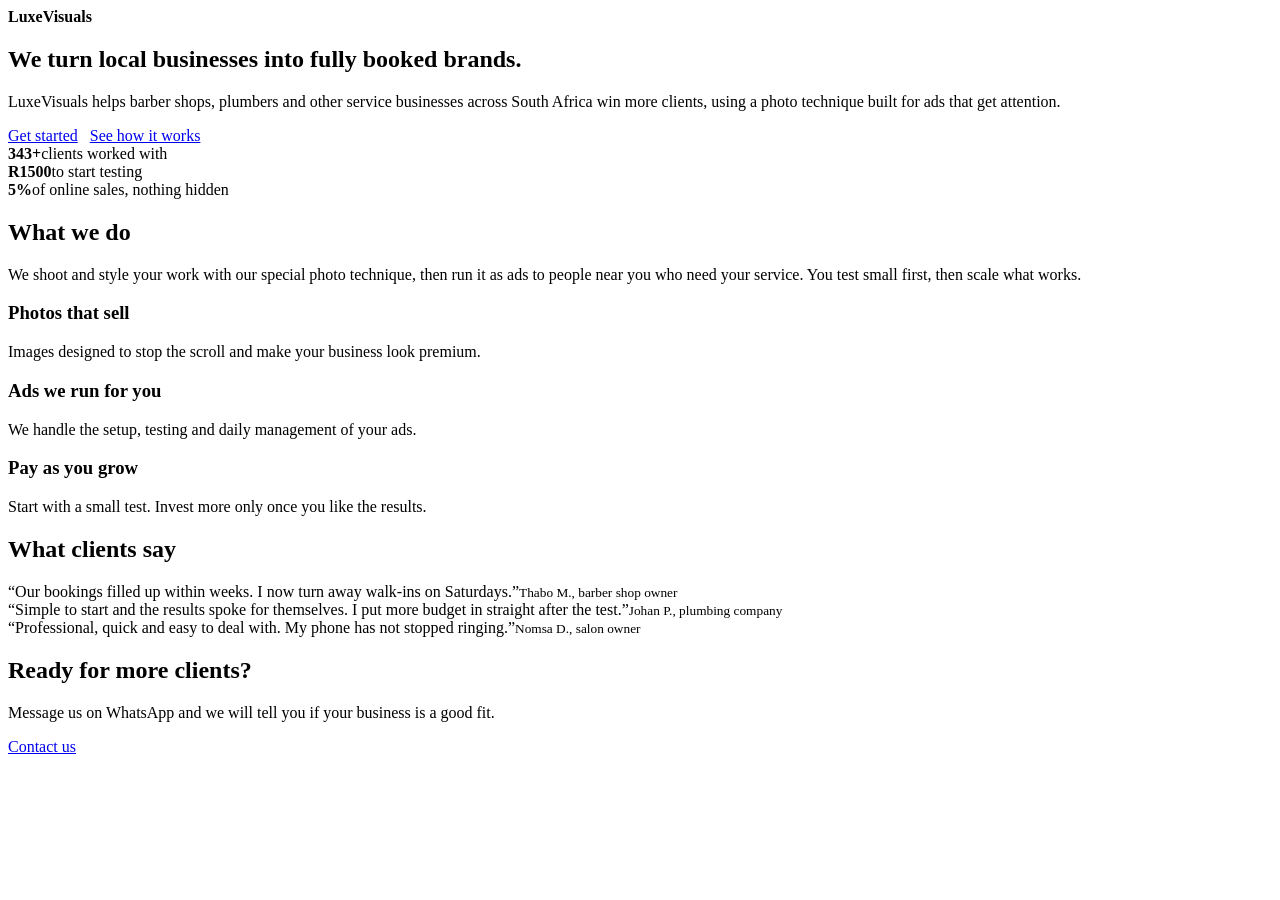
==== index.html @ f5abe8ee "coffee" ====
<!DOCTYPE html><html lang="en"><head><meta charset="utf-8"><meta name="viewport" content="width=device-width,initial-scale=1"><title>LuxeVisuals | Brand scaling for local service businesses</title><meta name="description" content="We help barbers, plumbers and other local service businesses get many more clients."><link rel="preconnect" href="https://fonts.googleapis.com"><link rel="preconnect" href="https://fonts.gstatic.com" crossorigin><link href="https://fonts.googleapis.com/css2?family=Bricolage+Grotesque:wght@600;700&family=DM+Sans:wght@400;600&display=swap" rel="stylesheet"><link rel="stylesheet" href="assets/style.css"></head><body><div id="ld"><b>LuxeVisuals</b><i></i></div><header id="hd"></header><main><section class="hero"><div class="w"><h1>We turn local businesses into <span>fully booked</span> brands.</h1><p>LuxeVisuals helps barber shops, plumbers and other service businesses across South Africa win more clients, using a photo technique built for ads that get attention.</p><div><a class="btn" href="contact.html">Get started</a> &nbsp; <a class="btn o" href="how-it-works.html">See how it works</a></div>
<div class="stats"><div><b>343+</b>clients worked with</div><div><b>R1500</b>to start testing</div><div><b>5%</b>of online sales, nothing hidden</div></div></div></section>
<section class="alt"><div class="w"><h2 class="rv">What we do</h2><p class="rv">We shoot and style your work with our special photo technique, then run it as ads to people near you who need your service. You test small first, then scale what works.</p>
<div class="grid"><div class="card rv"><h3>Photos that sell</h3><p>Images designed to stop the scroll and make your business look premium.</p></div><div class="card rv"><h3>Ads we run for you</h3><p>We handle the setup, testing and daily management of your ads.</p></div><div class="card rv"><h3>Pay as you grow</h3><p>Start with a small test. Invest more only once you like the results.</p></div></div></div></section>
<section><div class="w"><h2 class="rv">What clients say</h2>
<!-- SAMPLE REVIEWS: replace with real client reviews before going live -->
<div class="grid"><div class="card rv"><q>Our bookings filled up within weeks. I now turn away walk-ins on Saturdays.</q><small>Thabo M., barber shop owner</small></div><div class="card rv"><q>Simple to start and the results spoke for themselves. I put more budget in straight after the test.</q><small>Johan P., plumbing company</small></div><div class="card rv"><q>Professional, quick and easy to deal with. My phone has not stopped ringing.</q><small>Nomsa D., salon owner</small></div></div></div></section>
<section class="alt cta"><div class="w"><h2 class="rv">Ready for more clients?</h2><p class="rv">Message us on WhatsApp and we will tell you if your business is a good fit.</p><a class="btn" href="contact.html">Contact us</a></div></section>
</main><footer id="ft"></footer><script src="assets/main.js" defer></script></body></html>
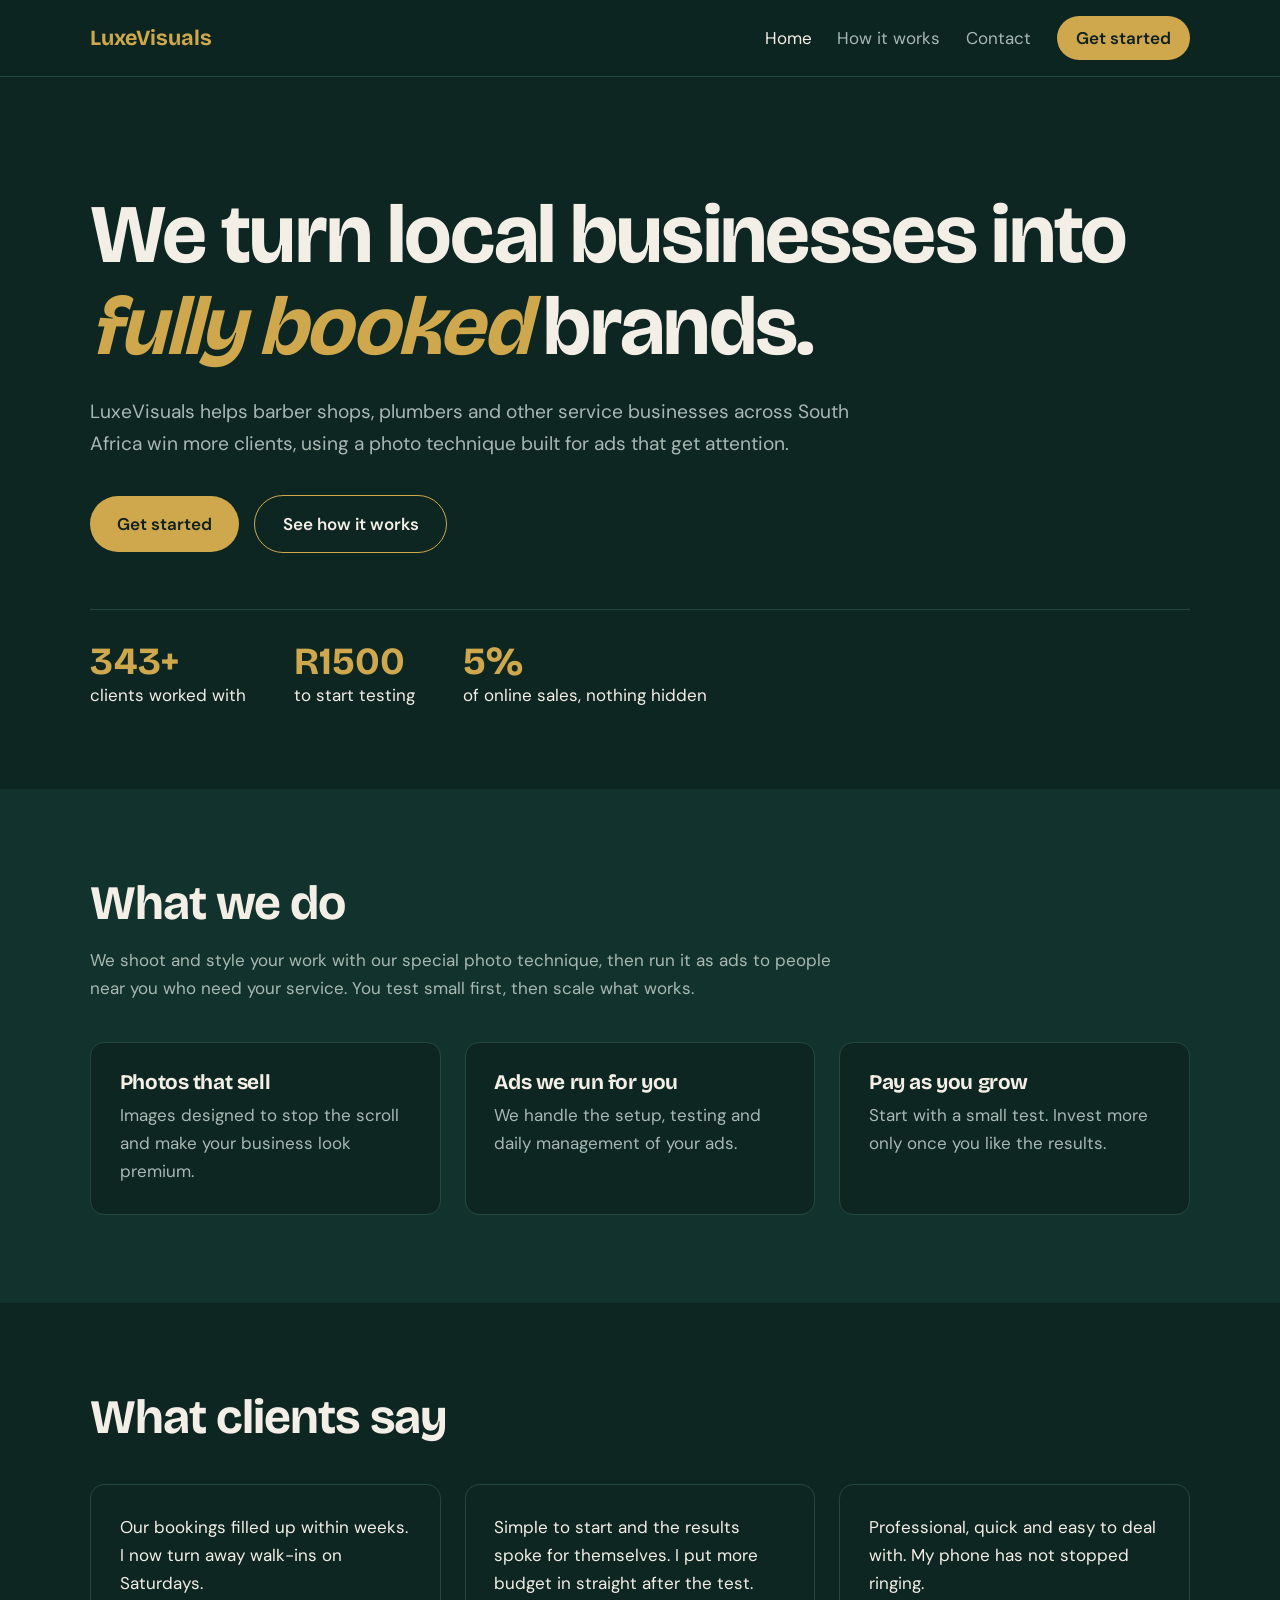
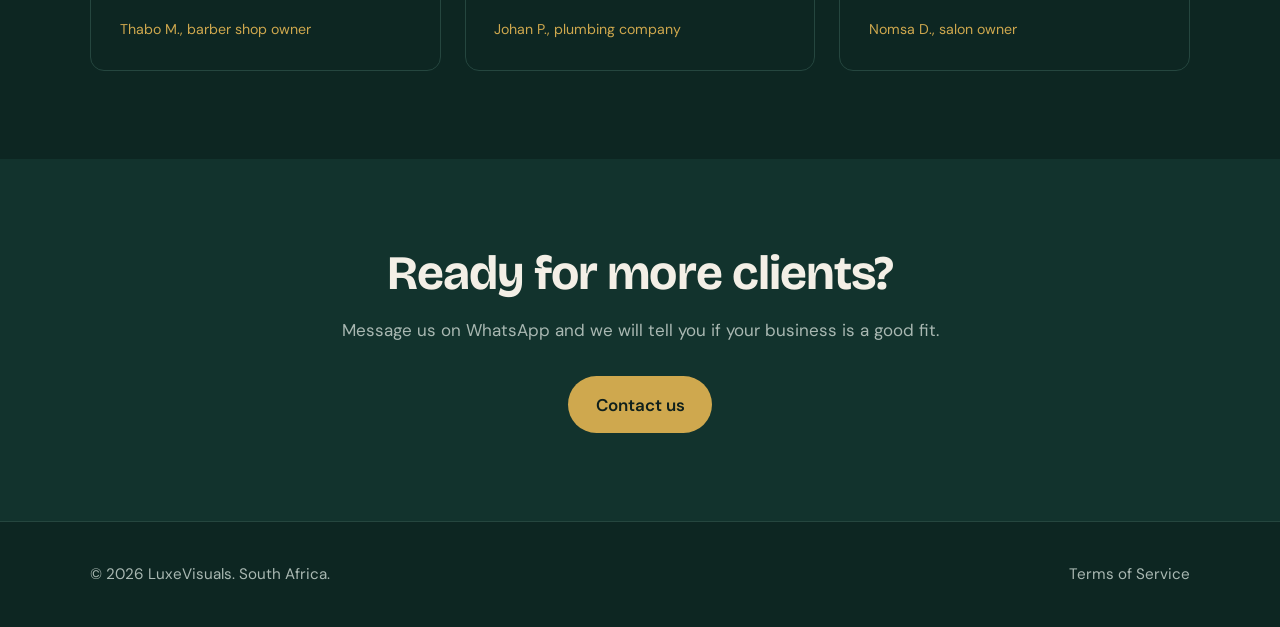
==== commit 151d40f6: "fixes" ====
--- a/index.html
+++ b/index.html
@@ -1,4 +1,4 @@
-<!DOCTYPE html><html lang="en"><head><meta charset="utf-8"><meta name="viewport" content="width=device-width,initial-scale=1"><title>LuxeVisuals | Brand scaling for local service businesses</title><meta name="description" content="We help barbers, plumbers and other local service businesses get many more clients."><link rel="preconnect" href="https://fonts.googleapis.com"><link rel="preconnect" href="https://fonts.gstatic.com" crossorigin><link href="https://fonts.googleapis.com/css2?family=Bricolage+Grotesque:wght@600;700&family=DM+Sans:wght@400;600&display=swap" rel="stylesheet"><link rel="stylesheet" href="assets/style.css"></head><body><div id="ld"><b>LuxeVisuals</b><i></i></div><header id="hd"></header><main><section class="hero"><div class="w"><h1>We turn local businesses into <span>fully booked</span> brands.</h1><p>LuxeVisuals helps barber shops, plumbers and other service businesses across South Africa win more clients, using a photo technique built for ads that get attention.</p><div><a class="btn" href="contact.html">Get started</a> &nbsp; <a class="btn o" href="how-it-works.html">See how it works</a></div>
+<!DOCTYPE html><html lang="en"><head><meta charset="utf-8"><meta name="viewport" content="width=device-width,initial-scale=1"><title>LuxeVisuals | Brand scaling for local service businesses</title><meta name="description" content="We help barbers, plumbers and other local service businesses get many more clients."><link rel="canonical" href="https://luxevisualsb.github.io/LuxeVisuals/"><meta name="robots" content="index,follow"><meta property="og:title" content="LuxeVisuals"><meta property="og:type" content="website"><meta property="og:url" content="https://luxevisualsb.github.io/LuxeVisuals/"><link rel="preconnect" href="https://fonts.googleapis.com"><link rel="preconnect" href="https://fonts.gstatic.com" crossorigin><link href="https://fonts.googleapis.com/css2?family=Bricolage+Grotesque:wght@600;700&family=DM+Sans:wght@400;600&display=swap" rel="stylesheet"><link rel="stylesheet" href="style.css"></head><body><div id="ld"><b>LuxeVisuals</b><i></i></div><header id="hd"></header><main><section class="hero"><div class="w"><h1>We turn local businesses into <span>fully booked</span> brands.</h1><p>LuxeVisuals helps barber shops, plumbers and other service businesses across South Africa win more clients, using a photo technique built for ads that get attention.</p><div><a class="btn" href="contact.html">Get started</a> &nbsp; <a class="btn o" href="how-it-works.html">See how it works</a></div>
 <div class="stats"><div><b>343+</b>clients worked with</div><div><b>R1500</b>to start testing</div><div><b>5%</b>of online sales, nothing hidden</div></div></div></section>
 <section class="alt"><div class="w"><h2 class="rv">What we do</h2><p class="rv">We shoot and style your work with our special photo technique, then run it as ads to people near you who need your service. You test small first, then scale what works.</p>
 <div class="grid"><div class="card rv"><h3>Photos that sell</h3><p>Images designed to stop the scroll and make your business look premium.</p></div><div class="card rv"><h3>Ads we run for you</h3><p>We handle the setup, testing and daily management of your ads.</p></div><div class="card rv"><h3>Pay as you grow</h3><p>Start with a small test. Invest more only once you like the results.</p></div></div></div></section>
@@ -6,4 +6,4 @@
 <!-- SAMPLE REVIEWS: replace with real client reviews before going live -->
 <div class="grid"><div class="card rv"><q>Our bookings filled up within weeks. I now turn away walk-ins on Saturdays.</q><small>Thabo M., barber shop owner</small></div><div class="card rv"><q>Simple to start and the results spoke for themselves. I put more budget in straight after the test.</q><small>Johan P., plumbing company</small></div><div class="card rv"><q>Professional, quick and easy to deal with. My phone has not stopped ringing.</q><small>Nomsa D., salon owner</small></div></div></div></section>
 <section class="alt cta"><div class="w"><h2 class="rv">Ready for more clients?</h2><p class="rv">Message us on WhatsApp and we will tell you if your business is a good fit.</p><a class="btn" href="contact.html">Contact us</a></div></section>
-</main><footer id="ft"></footer><script src="assets/main.js" defer></script></body></html>
+</main><footer id="ft"></footer><script src="main.js" defer></script></body></html>
--- a/style.css
+++ b/style.css
@@ -0,0 +1,38 @@
+:root{--bg:#0d2622;--bg2:#12332d;--gold:#cfa84e;--ivory:#f3efe6;--mute:#a9b8b2;--line:#25463f;--f:'Bricolage Grotesque',system-ui,sans-serif;--b:'DM Sans',system-ui,sans-serif}
+*{box-sizing:border-box;margin:0}html{scroll-behavior:smooth}
+body{background:var(--bg);color:var(--ivory);font:17px/1.65 var(--b);-webkit-font-smoothing:antialiased}
+a{color:inherit;text-decoration:none}:focus-visible{outline:2px solid var(--gold);outline-offset:3px}
+h1,h2,h3{font-family:var(--f);line-height:1.1;letter-spacing:-.02em}
+h1{font-size:clamp(2.6rem,7vw,5.2rem);font-weight:700}h2{font-size:clamp(1.9rem,4vw,3rem);margin-bottom:1rem}h3{font-size:1.3rem;margin-bottom:.4rem}
+p{color:var(--mute);max-width:62ch}.w{width:min(1100px,90%);margin:auto}section{padding:5.5rem 0}
+#ld{position:fixed;inset:0;z-index:99;background:var(--bg);display:grid;place-content:center;gap:1rem;text-align:center;transition:opacity .35s,visibility .35s}
+#ld b{font:700 1.6rem var(--f);color:var(--gold)}#ld i{display:block;height:2px;width:160px;background:var(--line);position:relative;overflow:hidden}
+#ld i:after{content:"";position:absolute;inset:0;width:40%;background:var(--gold);animation:ld .7s infinite ease-in-out}
+@keyframes ld{from{transform:translateX(-100%)}to{transform:translateX(260%)}}
+#ld.off{opacity:0;visibility:hidden}
+header{position:sticky;top:0;z-index:50;background:rgba(13,38,34,.88);backdrop-filter:blur(10px);border-bottom:1px solid var(--line)}
+header .w{display:flex;justify-content:space-between;align-items:center;padding:1rem 0;gap:1rem;flex-wrap:wrap}
+.logo{font:700 1.35rem var(--f);color:var(--gold)}nav{display:flex;gap:1.6rem;align-items:center}
+nav a{color:var(--mute);transition:color .2s}nav a:hover,nav a.on{color:var(--ivory)}
+.btn{display:inline-block;background:var(--gold);color:#10201c;font-weight:600;padding:.9rem 1.7rem;border-radius:999px;transition:transform .2s,box-shadow .2s}
+.btn:hover{transform:translateY(-2px);box-shadow:0 8px 24px rgba(207,168,78,.28)}
+.btn.o{background:none;color:var(--ivory);border:1px solid var(--gold)}nav .btn{padding:.5rem 1.2rem;color:#10201c}
+.hero{padding:7rem 0 5rem}.hero h1 span{color:var(--gold);font-style:italic}.hero p{font-size:1.2rem;margin:1.5rem 0 2.2rem}
+.hero .w>*{animation:up .8s both}.hero .w>*:nth-child(2){animation-delay:.12s}.hero .w>*:nth-child(3){animation-delay:.24s}
+@keyframes up{from{opacity:0;transform:translateY(24px)}}
+.stats{display:flex;gap:3rem;flex-wrap:wrap;margin-top:3.5rem;padding-top:2rem;border-top:1px solid var(--line)}
+.stats b{font:700 2.4rem var(--f);color:var(--gold);display:block;line-height:1}
+.alt{background:var(--bg2)}.grid{display:grid;grid-template-columns:repeat(auto-fit,minmax(260px,1fr));gap:1.5rem;margin-top:2.5rem}
+.card{border:1px solid var(--line);border-radius:14px;padding:1.8rem;background:var(--bg);transition:border-color .25s,transform .25s}
+.card:hover{border-color:var(--gold);transform:translateY(-4px)}.card q{display:block;color:var(--ivory);margin-bottom:1rem;quotes:none}
+.card small{color:var(--gold)}
+.steps{margin-top:2.5rem;display:grid;gap:1.2rem;counter-reset:s}.step{display:grid;grid-template-columns:3.2rem 1fr;gap:1.2rem;padding:1.6rem;border:1px solid var(--line);border-radius:14px;background:var(--bg2)}
+.step:before{counter-increment:s;content:counter(s);font:700 1.3rem var(--f);width:3.2rem;height:3.2rem;border-radius:50%;background:var(--gold);color:#10201c;display:grid;place-items:center}
+.price{font:700 2rem var(--f);color:var(--gold)}.cta{text-align:center}.cta p{margin:0 auto 2rem}
+.page{padding:5rem 0 3rem}.page h1{font-size:clamp(2.2rem,5vw,3.6rem);margin-bottom:1rem}
+.terms li{list-style:none;padding:1.4rem 0;border-bottom:1px solid var(--line)}.terms li:first-child{border-top:1px solid var(--line)}
+footer{border-top:1px solid var(--line);padding:2.5rem 0;color:var(--mute);font-size:.95rem}
+footer .w{display:flex;justify-content:space-between;flex-wrap:wrap;gap:1rem}footer a:hover{color:var(--gold)}
+.rv{opacity:0;transform:translateY(20px);transition:opacity .6s,transform .6s}.rv.in{opacity:1;transform:none}
+@media(max-width:640px){nav{gap:1rem;font-size:.95rem}section{padding:4rem 0}.hero{padding:4rem 0 3rem}}
+@media(prefers-reduced-motion:reduce){*{animation:none!important;transition:none!important}.rv{opacity:1;transform:none}}
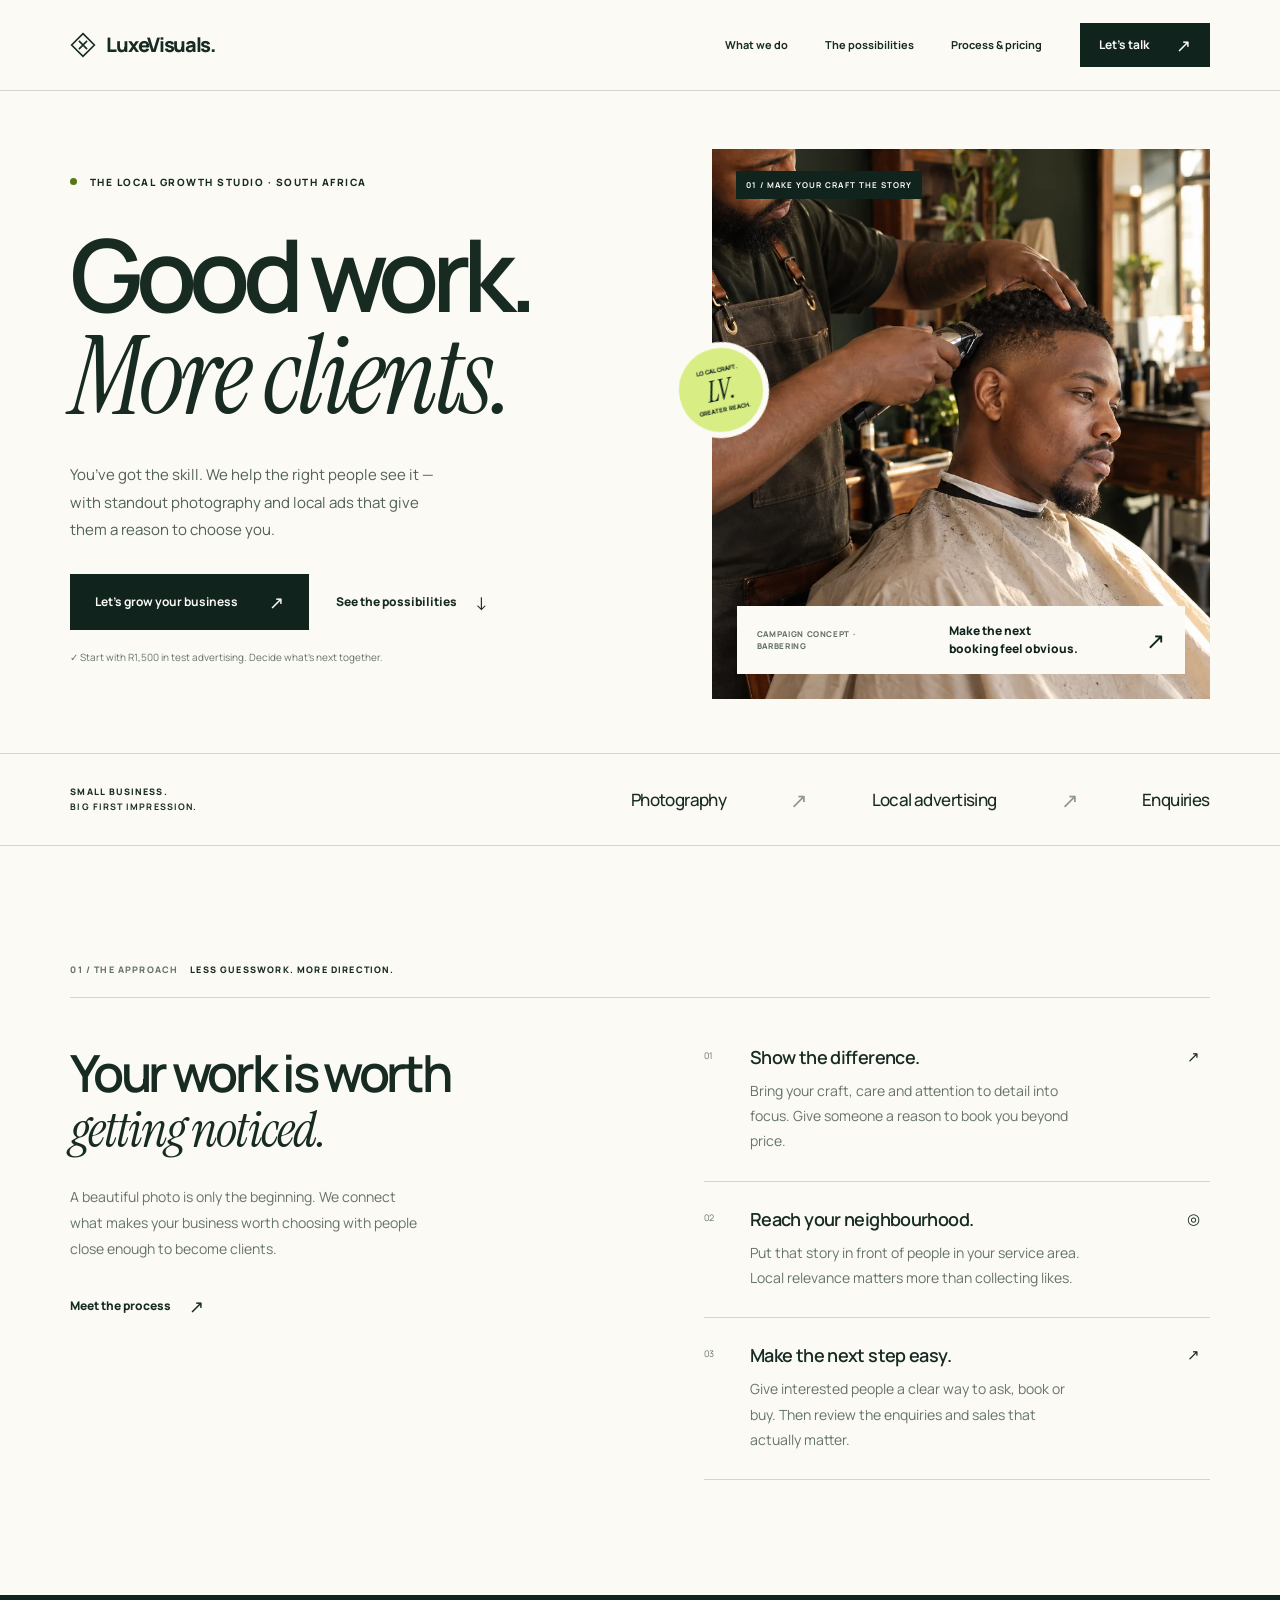
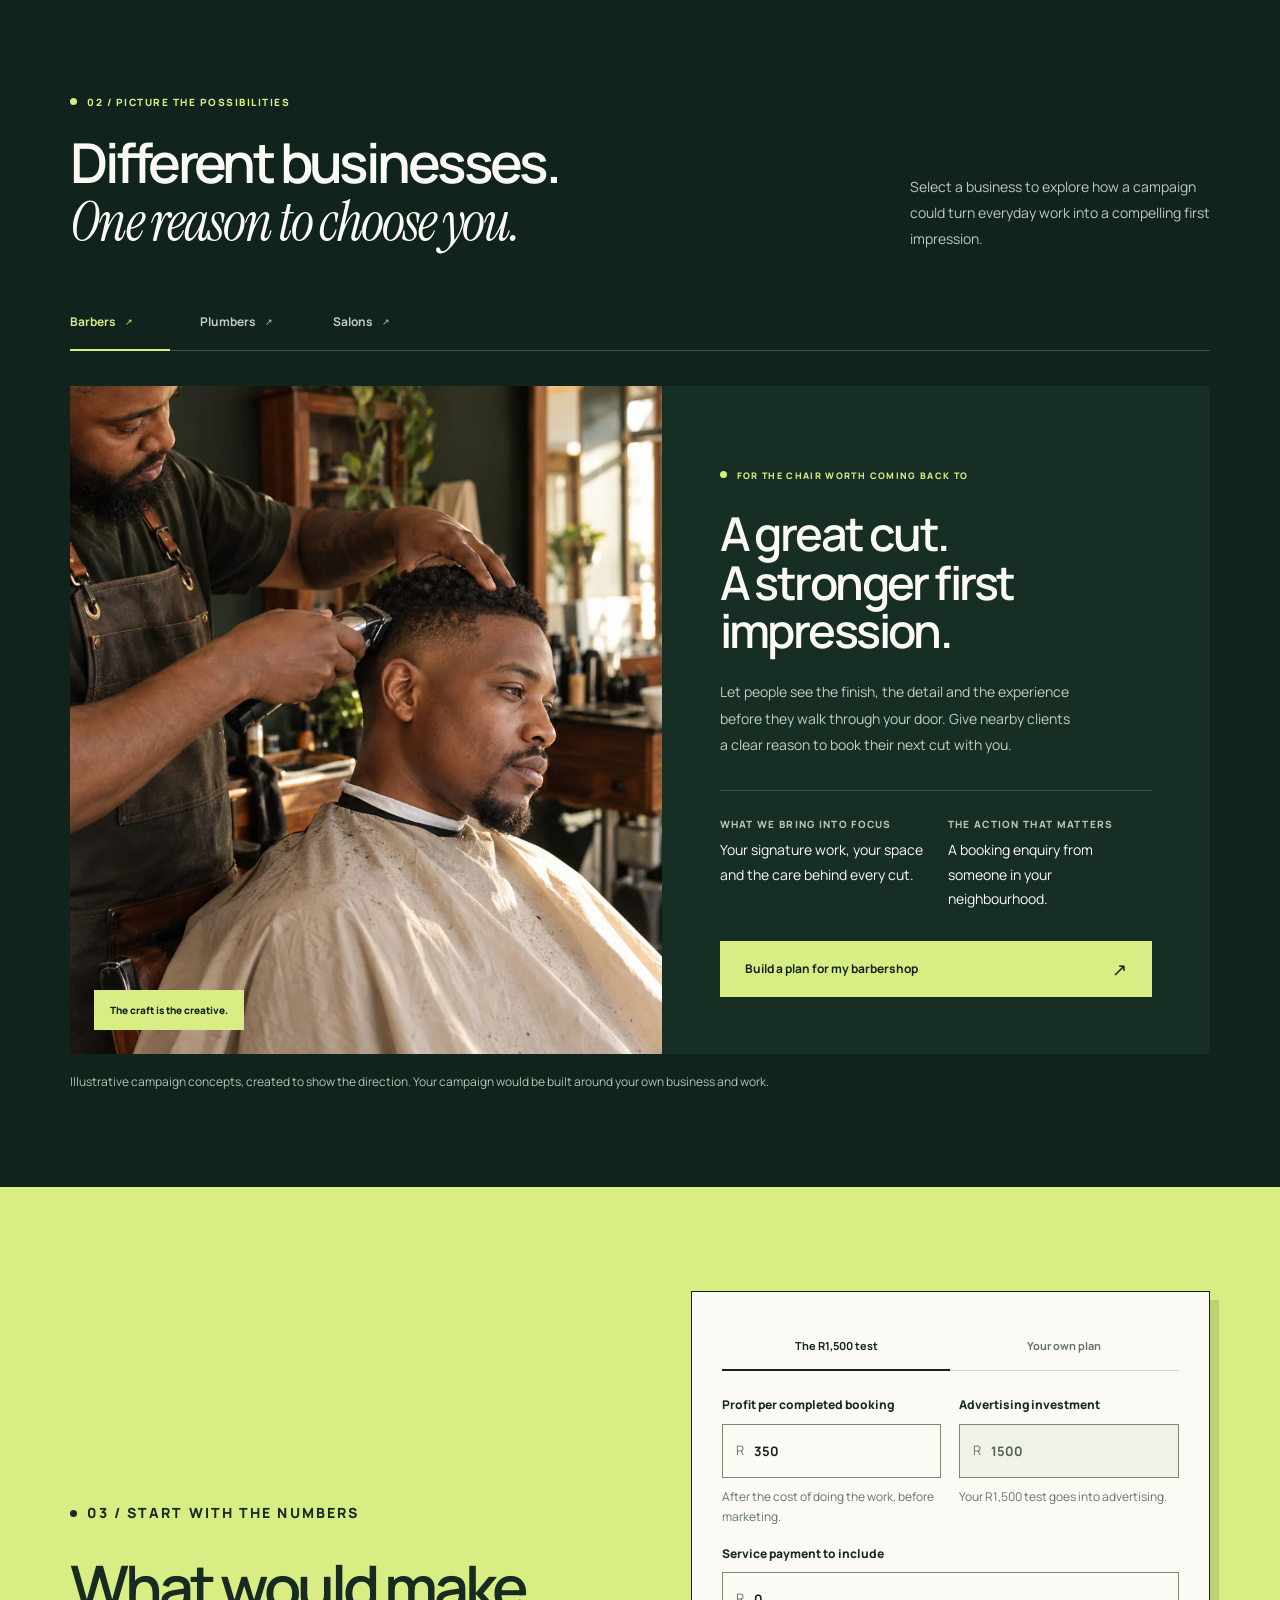
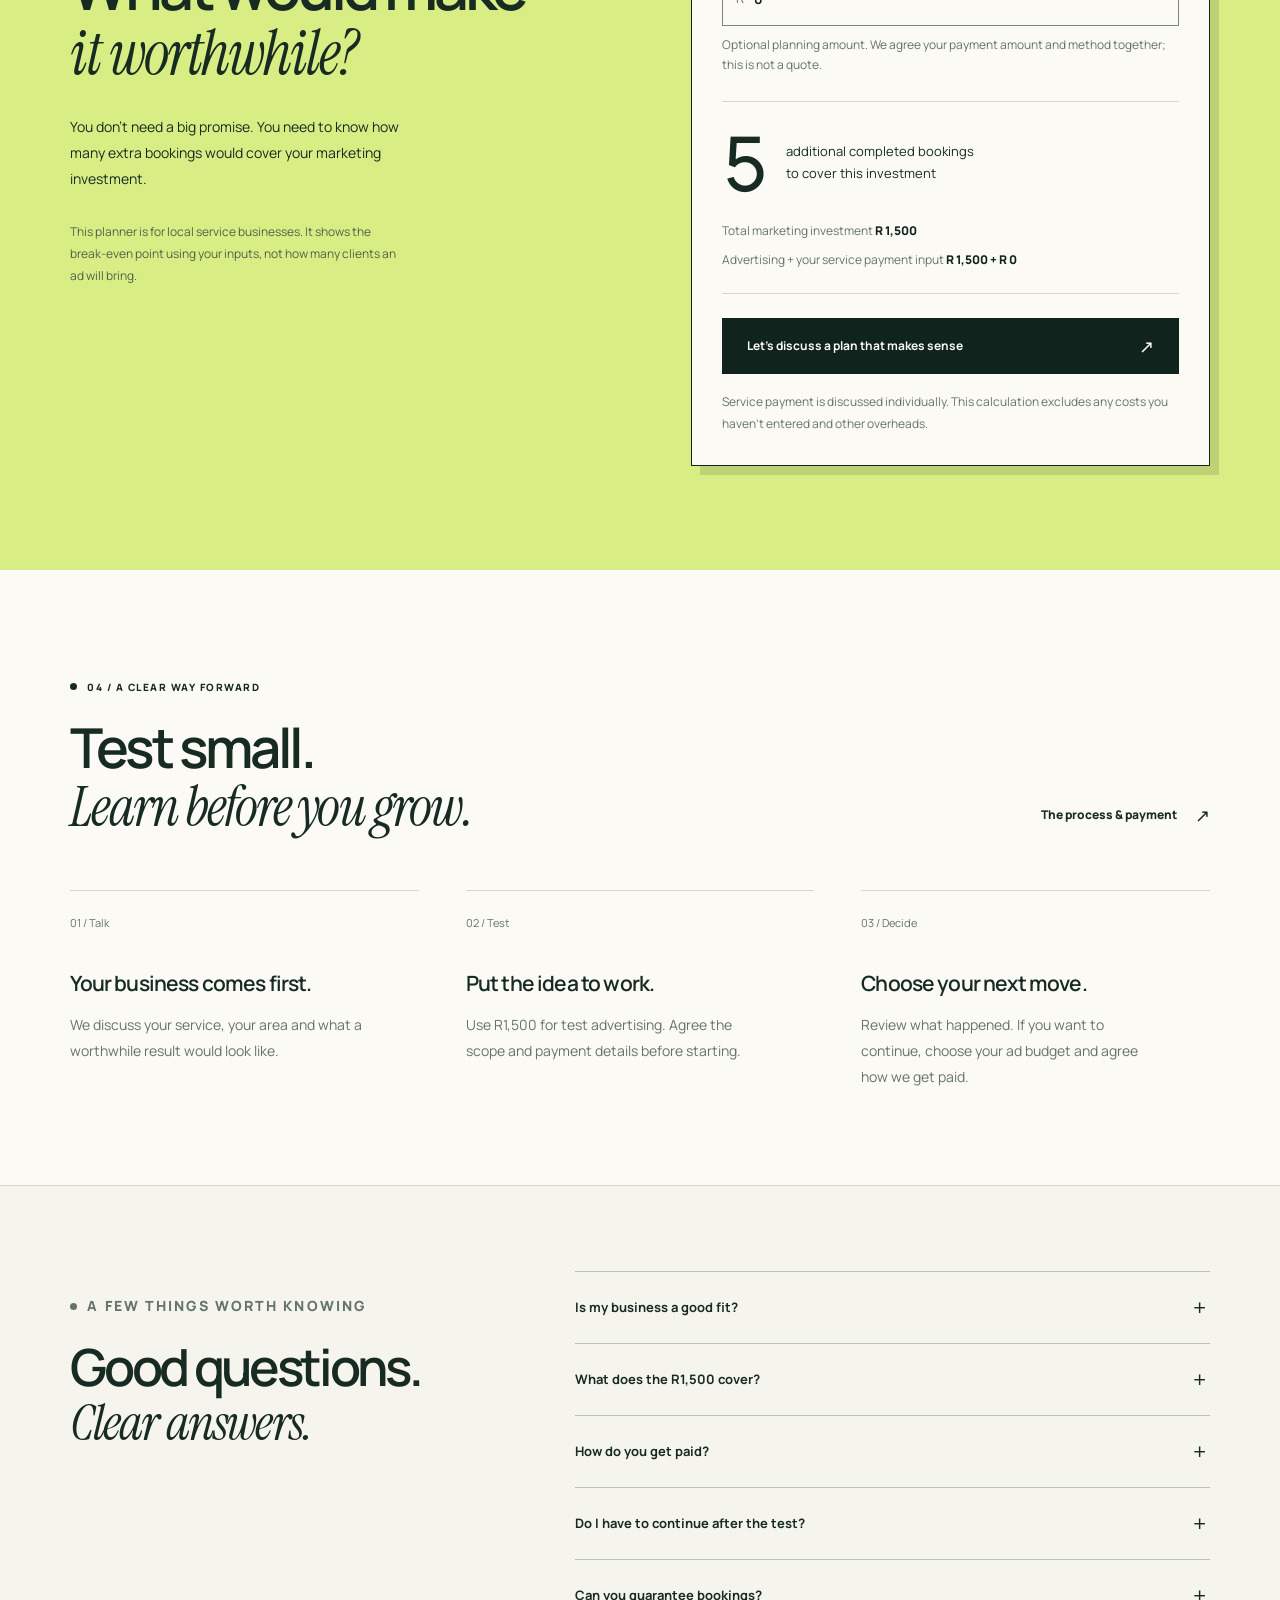
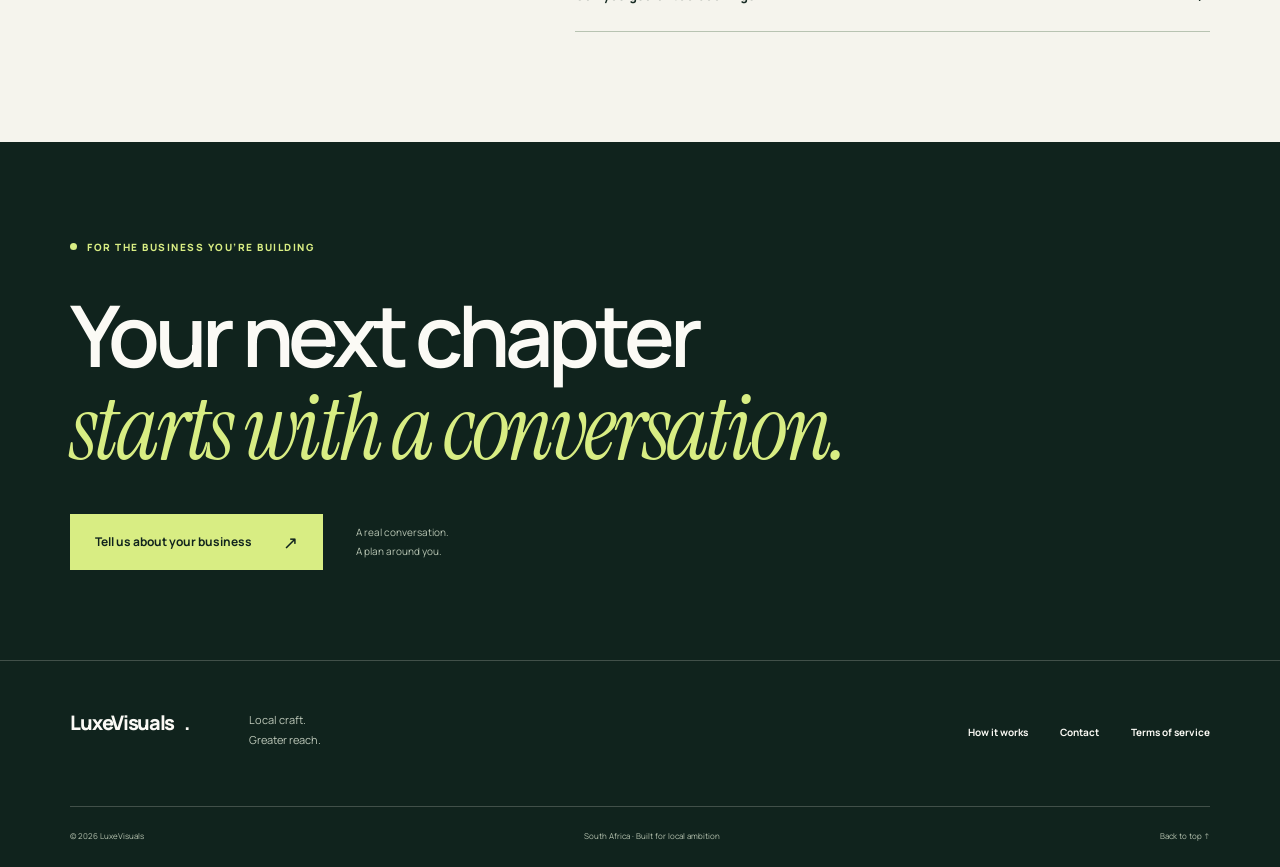
==== commit a82df819: "V2" ====
--- a/index.html
+++ b/index.html
@@ -1,9 +1,93 @@
-<!DOCTYPE html><html lang="en"><head><meta charset="utf-8"><meta name="viewport" content="width=device-width,initial-scale=1"><title>LuxeVisuals | Brand scaling for local service businesses</title><meta name="description" content="We help barbers, plumbers and other local service businesses get many more clients."><link rel="canonical" href="https://luxevisualsb.github.io/LuxeVisuals/"><meta name="robots" content="index,follow"><meta property="og:title" content="LuxeVisuals"><meta property="og:type" content="website"><meta property="og:url" content="https://luxevisualsb.github.io/LuxeVisuals/"><link rel="preconnect" href="https://fonts.googleapis.com"><link rel="preconnect" href="https://fonts.gstatic.com" crossorigin><link href="https://fonts.googleapis.com/css2?family=Bricolage+Grotesque:wght@600;700&family=DM+Sans:wght@400;600&display=swap" rel="stylesheet"><link rel="stylesheet" href="style.css"></head><body><div id="ld"><b>LuxeVisuals</b><i></i></div><header id="hd"></header><main><section class="hero"><div class="w"><h1>We turn local businesses into <span>fully booked</span> brands.</h1><p>LuxeVisuals helps barber shops, plumbers and other service businesses across South Africa win more clients, using a photo technique built for ads that get attention.</p><div><a class="btn" href="contact.html">Get started</a> &nbsp; <a class="btn o" href="how-it-works.html">See how it works</a></div>
-<div class="stats"><div><b>343+</b>clients worked with</div><div><b>R1500</b>to start testing</div><div><b>5%</b>of online sales, nothing hidden</div></div></div></section>
-<section class="alt"><div class="w"><h2 class="rv">What we do</h2><p class="rv">We shoot and style your work with our special photo technique, then run it as ads to people near you who need your service. You test small first, then scale what works.</p>
-<div class="grid"><div class="card rv"><h3>Photos that sell</h3><p>Images designed to stop the scroll and make your business look premium.</p></div><div class="card rv"><h3>Ads we run for you</h3><p>We handle the setup, testing and daily management of your ads.</p></div><div class="card rv"><h3>Pay as you grow</h3><p>Start with a small test. Invest more only once you like the results.</p></div></div></div></section>
-<section><div class="w"><h2 class="rv">What clients say</h2>
-<!-- SAMPLE REVIEWS: replace with real client reviews before going live -->
-<div class="grid"><div class="card rv"><q>Our bookings filled up within weeks. I now turn away walk-ins on Saturdays.</q><small>Thabo M., barber shop owner</small></div><div class="card rv"><q>Simple to start and the results spoke for themselves. I put more budget in straight after the test.</q><small>Johan P., plumbing company</small></div><div class="card rv"><q>Professional, quick and easy to deal with. My phone has not stopped ringing.</q><small>Nomsa D., salon owner</small></div></div></div></section>
-<section class="alt cta"><div class="w"><h2 class="rv">Ready for more clients?</h2><p class="rv">Message us on WhatsApp and we will tell you if your business is a good fit.</p><a class="btn" href="contact.html">Contact us</a></div></section>
-</main><footer id="ft"></footer><script src="main.js" defer></script></body></html>
+<!doctype html>
+<html lang="en-ZA">
+<head>
+  <meta charset="utf-8"><meta name="viewport" content="width=device-width,initial-scale=1">
+  <title>LuxeVisuals — Good work. More clients.</title>
+  <meta name="description" content="Photography and local advertising for ambitious South African service businesses. Start with R1,500 in test advertising, then build a plan around your business.">
+  <link rel="canonical" href="https://luxevisualsb.github.io/LuxeVisuals/">
+  <meta name="theme-color" content="#10231d"><meta name="robots" content="index,follow">
+  <meta property="og:title" content="LuxeVisuals — Good work. More clients."><meta property="og:description" content="Turn the work you’re proud of into a reason to choose you. Photography, local advertising and a practical first test.">
+  <meta property="og:type" content="website"><meta property="og:url" content="https://luxevisualsb.github.io/LuxeVisuals/">
+  <link rel="icon" href="assets/favicon.svg" type="image/svg+xml">
+  <link rel="preconnect" href="https://fonts.googleapis.com"><link rel="preconnect" href="https://fonts.gstatic.com" crossorigin>
+  <link href="https://fonts.googleapis.com/css2?family=Instrument+Serif:ital@1&family=Manrope:wght@400;500;600;700;800&display=swap" rel="stylesheet">
+  <link rel="stylesheet" href="style.css"><script src="main.js" type="module"></script>
+</head>
+<body data-page="home">
+  <a class="skip-link" href="#main">Skip to content</a>
+  <header class="site-header"><div class="wrap header-inner">
+    <a class="brand" href="index.html" aria-label="LuxeVisuals home"><svg viewBox="0 0 32 32" width="30" height="30" aria-hidden="true"><path d="M16 2 30 16 16 30 2 16Z" fill="none" stroke="currentColor" stroke-width="2"/><path d="m11 11 10 10M21 11 11 21" stroke="currentColor" stroke-width="2"/></svg><span>LuxeVisuals<span class="brand-dot">.</span></span></a>
+    <button class="menu-toggle" type="button" aria-expanded="false" aria-controls="site-nav">Menu <span class="menu-icon" aria-hidden="true"></span></button>
+    <nav class="site-nav" id="site-nav" aria-label="Main navigation"><a href="#approach">What we do</a><a href="#examples">The possibilities</a><a href="how-it-works.html">Process &amp; pricing</a><a class="button button-small" href="contact.html">Let’s talk <span aria-hidden="true">↗</span></a></nav>
+  </div></header>
+  <main id="main">
+    <section class="hero" aria-labelledby="hero-title"><div class="wrap hero-layout">
+      <div class="hero-copy"><p class="eyebrow"><span class="status-dot" aria-hidden="true"></span> The local growth studio · South Africa</p>
+        <h1 id="hero-title">Good work.<br><em>More clients.</em></h1>
+        <p class="hero-description">You’ve got the skill. We help the right people see it — with standout photography and local ads that give them a reason to choose you.</p>
+        <div class="hero-actions"><a class="button" href="contact.html">Let’s grow your business <span aria-hidden="true">↗</span></a><a class="text-link" href="#examples">See the possibilities <span aria-hidden="true">↓</span></a></div>
+        <p class="hero-note"><span aria-hidden="true">✓</span> Start with R1,500 in test advertising. Decide what’s next together.</p>
+      </div>
+      <div class="hero-visual"><img src="assets/barber.webp" srcset="assets/barber-480.webp 480w, assets/barber.webp 800w" sizes="(max-width: 760px) 90vw, 42vw" width="800" height="1200" alt="A barber’s careful work, captured in warm natural light — an illustrative campaign concept" fetchpriority="high">
+        <span class="visual-corner">01 / Make your craft the story</span>
+        <div class="hero-stamp" aria-hidden="true"><span>Local craft.</span><b>LV.</b><span>Greater reach.</span></div>
+        <div class="visual-caption"><span class="eyebrow">Campaign concept · Barbering</span><strong>Make the next<br>booking feel obvious.</strong><span aria-hidden="true">↗</span></div>
+      </div>
+    </div></section>
+    <div class="hero-bottom"><div class="wrap"><p class="hero-bottom-label">Small business.<br><strong>Big first impression.</strong></p><div class="service-strip"><span>Photography</span><span aria-hidden="true">↗</span><span>Local advertising</span><span aria-hidden="true">↗</span><span>Enquiries</span></div></div></div>
+
+    <section class="approach-section" id="approach" aria-labelledby="approach-title"><div class="wrap">
+      <p class="section-label"><span>01 / The approach</span><span>Less guesswork. More direction.</span></p>
+      <div class="approach-layout"><div class="approach-intro reveal"><h2 id="approach-title">Your work is worth<br><em>getting noticed.</em></h2><p>A beautiful photo is only the beginning. We connect what makes your business worth choosing with people close enough to become clients.</p><a class="text-link" href="how-it-works.html">Meet the process <span aria-hidden="true">↗</span></a></div>
+        <div class="benefit-list">
+          <article class="benefit-row reveal"><span class="benefit-number">01</span><div><h3>Show the difference.</h3><p>Bring your craft, care and attention to detail into focus. Give someone a reason to book you beyond price.</p></div><span aria-hidden="true">↗</span></article>
+          <article class="benefit-row reveal"><span class="benefit-number">02</span><div><h3>Reach your neighbourhood.</h3><p>Put that story in front of people in your service area. Local relevance matters more than collecting likes.</p></div><span aria-hidden="true">◎</span></article>
+          <article class="benefit-row reveal"><span class="benefit-number">03</span><div><h3>Make the next step easy.</h3><p>Give interested people a clear way to ask, book or buy. Then review the enquiries and sales that actually matter.</p></div><span aria-hidden="true">↗</span></article>
+        </div>
+      </div>
+    </div></section>
+
+    <section class="examples-section" id="examples" aria-labelledby="examples-title"><div class="wrap">
+      <div class="section-heading reveal"><div><p class="eyebrow">02 / Picture the possibilities</p><h2 id="examples-title">Different businesses.<br><em>One reason to choose you.</em></h2></div><p>Select a business to explore how a campaign could turn everyday work into a compelling first impression.</p></div>
+      <div class="industry-tabs" role="tablist" aria-label="Campaign examples" hidden><button id="tab-barber" type="button" role="tab" aria-selected="true" aria-controls="campaign-panel" data-industry="barber">Barbers <span aria-hidden="true">↗</span></button><button id="tab-plumber" type="button" role="tab" aria-selected="false" aria-controls="campaign-panel" tabindex="-1" data-industry="plumber">Plumbers <span aria-hidden="true">↗</span></button><button id="tab-salon" type="button" role="tab" aria-selected="false" aria-controls="campaign-panel" tabindex="-1" data-industry="salon">Salons <span aria-hidden="true">↗</span></button></div>
+      <div class="campaign-layout" id="campaign-panel" role="tabpanel" aria-labelledby="tab-barber" tabindex="0">
+        <div class="campaign-image"><img id="campaign-image" src="assets/barber.webp" srcset="assets/barber-480.webp 480w, assets/barber.webp 800w" sizes="(max-width: 760px) 90vw, 48vw" width="800" height="1200" loading="lazy" decoding="async" alt="Illustrative barber campaign photograph"><span class="campaign-image-label">The craft is the creative.</span></div>
+        <div class="campaign-copy"><p class="eyebrow" id="campaign-eyebrow">For the chair worth coming back to</p><h3 id="campaign-title">A great cut.<br>A stronger first impression.</h3><p id="campaign-description">Let people see the finish, the detail and the experience before they walk through your door. Give nearby clients a clear reason to book their next cut with you.</p>
+          <dl class="campaign-details"><div><dt>What we bring into focus</dt><dd id="campaign-focus">Your signature work, your space and the care behind every cut.</dd></div><div><dt>The action that matters</dt><dd id="campaign-action">A booking enquiry from someone in your neighbourhood.</dd></div></dl>
+          <a id="campaign-cta" class="button button-light" href="contact.html?industry=barber">Build a plan for my barbershop <span aria-hidden="true">↗</span></a>
+        </div>
+      </div>
+      <p class="concept-note">Illustrative campaign concepts, created to show the direction. Your campaign would be built around your own business and work.</p>
+    </div></section>
+
+    <section class="planner-section" id="planner" aria-labelledby="planner-title"><div class="wrap planner-layout">
+      <div class="planner-intro reveal"><p class="eyebrow">03 / Start with the numbers</p><h2 id="planner-title">What would make<br><em>it worthwhile?</em></h2><p>You don’t need a big promise. You need to know how many extra bookings would cover your marketing investment.</p><p class="planner-disclaimer">This planner is for local service businesses. It shows the break-even point using your inputs, not how many clients an ad will bring.</p></div>
+      <div class="planner-card"><p id="planner-fallback" class="form-help">Divide your advertising and agreed service costs by your profit per completed booking to find your break-even point. <a href="contact.html">Discuss the numbers with us.</a> The interactive planner requires JavaScript.</p>
+        <form id="planner-form" hidden><div class="planner-tabs" role="group" aria-label="Planning scenario"><button type="button" data-plan="test" aria-pressed="true">The R1,500 test</button><button type="button" data-plan="custom" aria-pressed="false">Your own plan</button></div>
+          <div class="planner-fields"><div class="field"><label for="profit">Profit per completed booking</label><div class="money-field"><span aria-hidden="true">R</span><input id="profit" name="profit" type="number" min="1" max="1000000" step="1" value="350" inputmode="decimal" required aria-describedby="profit-hint"></div><small class="field-hint" id="profit-hint">After the cost of doing the work, before marketing.</small></div>
+          <div class="field"><label for="budget">Advertising investment</label><div class="money-field"><span aria-hidden="true">R</span><input id="budget" name="budget" type="number" min="0" max="1000000" step="1" value="1500" inputmode="decimal" readonly required></div><small class="field-hint" id="budget-hint">Your R1,500 test goes into advertising.</small></div>
+          <div class="field field-wide" id="fee-field"><label for="fee">Service payment to include</label><div class="money-field"><span aria-hidden="true">R</span><input id="fee" name="fee" type="number" min="0" max="1000000" step="1" value="0" inputmode="decimal" aria-describedby="fee-hint"></div><small class="field-hint" id="fee-hint">Optional planning amount. We agree your payment amount and method together; this is not a quote.</small></div></div>
+          <div class="planner-summary" aria-live="polite" aria-atomic="true"><div class="break-even"><output id="break-even" for="profit budget fee">5</output><p>additional completed bookings<br>to cover this investment</p></div><div class="planner-costs"><span>Total marketing investment <strong id="marketing-total">R1,500</strong></span><span>Advertising + your service payment input <strong id="service-fee">R1,500 + R0</strong></span></div></div>
+          <p id="planner-error" class="form-help" role="status"></p><a class="button" id="planner-contact" href="contact.html?source=planner">Let’s discuss a plan that makes sense <span aria-hidden="true">↗</span></a><p class="form-help">Service payment is discussed individually. This calculation excludes any costs you haven’t entered and other overheads.</p>
+        </form>
+      </div>
+    </div></section>
+
+    <section class="process-section" aria-labelledby="process-title"><div class="wrap"><div class="section-heading reveal"><div><p class="eyebrow">04 / A clear way forward</p><h2 id="process-title">Test small.<br><em>Learn before you grow.</em></h2></div><a class="text-link" href="how-it-works.html">The process &amp; payment <span aria-hidden="true">↗</span></a></div>
+      <div class="process-grid"><article class="process-item reveal"><span class="process-number">01 / Talk</span><h3>Your business comes first.</h3><p>We discuss your service, your area and what a worthwhile result would look like.</p></article><article class="process-item reveal"><span class="process-number">02 / Test</span><h3>Put the idea to work.</h3><p>Use R1,500 for test advertising. Agree the scope and payment details before starting.</p></article><article class="process-item reveal"><span class="process-number">03 / Decide</span><h3>Choose your next move.</h3><p>Review what happened. If you want to continue, choose your ad budget and agree how we get paid.</p></article></div>
+    </div></section>
+
+    <section class="faq-section" aria-labelledby="faq-title"><div class="wrap faq-layout"><div class="reveal"><p class="eyebrow">A few things worth knowing</p><h2 id="faq-title">Good questions.<br><em>Clear answers.</em></h2></div><div class="faq-list">
+      <details><summary>Is my business a good fit?<span aria-hidden="true">+</span></summary><p>We work with local service businesses such as barbers, plumbers and salons. If you have a service people can understand, a clear service area and capacity for more work, let’s talk about whether a test makes sense.</p></details>
+      <details><summary>What does the R1,500 cover?<span aria-hidden="true">+</span></summary><p>The R1,500 goes into advertising for the initial test. We discuss the creative, campaign scope and any service payment with you before you start.</p></details>
+      <details><summary>How do you get paid?<span aria-hidden="true">+</span></summary><p>We agree the amount and payment method directly with you. There is no fixed service price listed here. Your advertising budget and our service payment are discussed separately so you understand the full investment.</p></details>
+      <details><summary>Do I have to continue after the test?<span aria-hidden="true">+</span></summary><p>No pressure to continue. We review the test together and you decide what comes next. If you continue, you choose your advertising investment and agree the service payment with us.</p></details>
+      <details><summary>Can you guarantee bookings?<span aria-hidden="true">+</span></summary><p>No. Results depend on your market, offer, budget and how enquiries are handled. The test helps us learn what works for your business. Read the <a href="terms.html">terms of service</a> before starting.</p></details>
+    </div></div></section>
+
+    <section class="closing-section" aria-labelledby="closing-title"><div class="wrap"><p class="eyebrow">For the business you’re building</p><h2 id="closing-title">Your next chapter<br><em>starts with a conversation.</em></h2><div class="closing-actions"><a class="button button-light" href="contact.html">Tell us about your business <span aria-hidden="true">↗</span></a><p>A real conversation.<br>A plan around you.</p></div></div></section>
+  </main>
+  <footer class="site-footer"><div class="wrap"><div class="footer-top"><a class="brand" href="index.html">LuxeVisuals<span class="brand-dot">.</span></a><p class="footer-tagline">Local craft.<br>Greater reach.</p><nav class="footer-links" aria-label="Footer"><a href="how-it-works.html">How it works</a><a href="contact.html">Contact</a><a href="terms.html">Terms of service</a></nav></div><div class="footer-bottom"><span>© <span data-year>2026</span> LuxeVisuals</span><span>South Africa · Built for local ambition</span><a href="#main">Back to top ↑</a></div></div></footer>
+</body>
+</html>
+
--- a/style.css
+++ b/style.css
@@ -1,38 +1,905 @@
-:root{--bg:#0d2622;--bg2:#12332d;--gold:#cfa84e;--ivory:#f3efe6;--mute:#a9b8b2;--line:#25463f;--f:'Bricolage Grotesque',system-ui,sans-serif;--b:'DM Sans',system-ui,sans-serif}
-*{box-sizing:border-box;margin:0}html{scroll-behavior:smooth}
-body{background:var(--bg);color:var(--ivory);font:17px/1.65 var(--b);-webkit-font-smoothing:antialiased}
-a{color:inherit;text-decoration:none}:focus-visible{outline:2px solid var(--gold);outline-offset:3px}
-h1,h2,h3{font-family:var(--f);line-height:1.1;letter-spacing:-.02em}
-h1{font-size:clamp(2.6rem,7vw,5.2rem);font-weight:700}h2{font-size:clamp(1.9rem,4vw,3rem);margin-bottom:1rem}h3{font-size:1.3rem;margin-bottom:.4rem}
-p{color:var(--mute);max-width:62ch}.w{width:min(1100px,90%);margin:auto}section{padding:5.5rem 0}
-#ld{position:fixed;inset:0;z-index:99;background:var(--bg);display:grid;place-content:center;gap:1rem;text-align:center;transition:opacity .35s,visibility .35s}
-#ld b{font:700 1.6rem var(--f);color:var(--gold)}#ld i{display:block;height:2px;width:160px;background:var(--line);position:relative;overflow:hidden}
-#ld i:after{content:"";position:absolute;inset:0;width:40%;background:var(--gold);animation:ld .7s infinite ease-in-out}
-@keyframes ld{from{transform:translateX(-100%)}to{transform:translateX(260%)}}
-#ld.off{opacity:0;visibility:hidden}
-header{position:sticky;top:0;z-index:50;background:rgba(13,38,34,.88);backdrop-filter:blur(10px);border-bottom:1px solid var(--line)}
-header .w{display:flex;justify-content:space-between;align-items:center;padding:1rem 0;gap:1rem;flex-wrap:wrap}
-.logo{font:700 1.35rem var(--f);color:var(--gold)}nav{display:flex;gap:1.6rem;align-items:center}
-nav a{color:var(--mute);transition:color .2s}nav a:hover,nav a.on{color:var(--ivory)}
-.btn{display:inline-block;background:var(--gold);color:#10201c;font-weight:600;padding:.9rem 1.7rem;border-radius:999px;transition:transform .2s,box-shadow .2s}
-.btn:hover{transform:translateY(-2px);box-shadow:0 8px 24px rgba(207,168,78,.28)}
-.btn.o{background:none;color:var(--ivory);border:1px solid var(--gold)}nav .btn{padding:.5rem 1.2rem;color:#10201c}
-.hero{padding:7rem 0 5rem}.hero h1 span{color:var(--gold);font-style:italic}.hero p{font-size:1.2rem;margin:1.5rem 0 2.2rem}
-.hero .w>*{animation:up .8s both}.hero .w>*:nth-child(2){animation-delay:.12s}.hero .w>*:nth-child(3){animation-delay:.24s}
-@keyframes up{from{opacity:0;transform:translateY(24px)}}
-.stats{display:flex;gap:3rem;flex-wrap:wrap;margin-top:3.5rem;padding-top:2rem;border-top:1px solid var(--line)}
-.stats b{font:700 2.4rem var(--f);color:var(--gold);display:block;line-height:1}
-.alt{background:var(--bg2)}.grid{display:grid;grid-template-columns:repeat(auto-fit,minmax(260px,1fr));gap:1.5rem;margin-top:2.5rem}
-.card{border:1px solid var(--line);border-radius:14px;padding:1.8rem;background:var(--bg);transition:border-color .25s,transform .25s}
-.card:hover{border-color:var(--gold);transform:translateY(-4px)}.card q{display:block;color:var(--ivory);margin-bottom:1rem;quotes:none}
-.card small{color:var(--gold)}
-.steps{margin-top:2.5rem;display:grid;gap:1.2rem;counter-reset:s}.step{display:grid;grid-template-columns:3.2rem 1fr;gap:1.2rem;padding:1.6rem;border:1px solid var(--line);border-radius:14px;background:var(--bg2)}
-.step:before{counter-increment:s;content:counter(s);font:700 1.3rem var(--f);width:3.2rem;height:3.2rem;border-radius:50%;background:var(--gold);color:#10201c;display:grid;place-items:center}
-.price{font:700 2rem var(--f);color:var(--gold)}.cta{text-align:center}.cta p{margin:0 auto 2rem}
-.page{padding:5rem 0 3rem}.page h1{font-size:clamp(2.2rem,5vw,3.6rem);margin-bottom:1rem}
-.terms li{list-style:none;padding:1.4rem 0;border-bottom:1px solid var(--line)}.terms li:first-child{border-top:1px solid var(--line)}
-footer{border-top:1px solid var(--line);padding:2.5rem 0;color:var(--mute);font-size:.95rem}
-footer .w{display:flex;justify-content:space-between;flex-wrap:wrap;gap:1rem}footer a:hover{color:var(--gold)}
-.rv{opacity:0;transform:translateY(20px);transition:opacity .6s,transform .6s}.rv.in{opacity:1;transform:none}
-@media(max-width:640px){nav{gap:1rem;font-size:.95rem}section{padding:4rem 0}.hero{padding:4rem 0 3rem}}
-@media(prefers-reduced-motion:reduce){*{animation:none!important;transition:none!important}.rv{opacity:1;transform:none}}
+/* LuxeVisuals — a small, independent visual system. */
+:root {
+  --forest: #10231d;
+  --ink: #172b23;
+  --lime: #d8ed83;
+  --paper: #f5f4ed;
+  --white: #fbfaf5;
+  --muted: #65746a;
+  --line: #d1d7cb;
+  --dark-line: #415049;
+  --font-body: "Manrope", "Segoe UI", Arial, sans-serif;
+  --font-editorial: "Instrument Serif", Georgia, serif;
+  --ease: cubic-bezier(.22, 1, .36, 1);
+  --gutter: clamp(22px, 5.5vw, 88px);
+}
+
+*,
+*::before,
+*::after { box-sizing: border-box; }
+html { scroll-behavior: smooth; scroll-padding-top: 108px; }
+body { margin: 0; background: var(--white); color: var(--ink); font-family: var(--font-body); font-size: 15px; line-height: 1.65; -webkit-font-smoothing: antialiased; }
+button,
+input,
+select,
+textarea { font: inherit; }
+button,
+a,
+input,
+select,
+textarea,
+summary { -webkit-tap-highlight-color: transparent; }
+button { color: inherit; }
+button,
+summary { cursor: pointer; }
+img { display: block; max-width: 100%; }
+svg { display: block; flex-shrink: 0; }
+a { color: inherit; text-decoration: none; }
+p,
+h1,
+h2,
+h3,
+h4,
+dl,
+dd { margin: 0; }
+h1,
+h2,
+h3,
+h4 { font-weight: 600; }
+em { font-family: var(--font-editorial); font-weight: 400; letter-spacing: -.035em; }
+ul { margin: 0; padding: 0; }
+button { border-radius: 0; }
+[hidden] { display: none !important; }
+::selection { background: var(--lime); color: var(--forest); }
+:focus-visible { outline: 3px solid #527817; outline-offset: 5px; }
+.wrap { width: min(100% - var(--gutter) * 2, 1280px); margin-inline: auto; }
+
+/* Short entrance motion; no animation gate, scroll hijacking or loading delay. */
+@media (prefers-reduced-motion: no-preference) {
+  .hero-copy h1 { animation: arrival 650ms var(--ease) both; }
+  .hero-description { animation: arrival 700ms var(--ease) both; }
+  .hero-actions { animation: arrival 750ms var(--ease) both; }
+}
+@keyframes arrival {
+  from { opacity: .35; transform: translateY(14px); }
+  to { opacity: 1; transform: translateY(0); }
+}
+.sr-only { position: absolute; width: 1px; height: 1px; padding: 0; margin: -1px; overflow: hidden; clip: rect(0, 0, 0, 0); white-space: nowrap; border: 0; }
+.skip-link { position: fixed; left: 20px; top: 16px; z-index: 100; padding: 12px 18px; background: var(--lime); color: var(--forest); transform: translateY(-160%); font-weight: 700; }
+.skip-link:focus { transform: translateY(0); }
+.muted { color: var(--muted); }
+.eyebrow { display: block; font-size: 10px; font-weight: 800; line-height: 1.5; letter-spacing: .15em; text-transform: uppercase; }
+.eyebrow::before { content: ""; display: inline-block; width: 7px; height: 7px; margin-right: 10px; border-radius: 50%; background: currentColor; vertical-align: 1px; }
+.arrow { width: 20px; height: 20px; transition: transform 250ms var(--ease); }
+.button { display: inline-flex; align-items: center; justify-content: space-between; gap: 28px; min-height: 56px; padding: 16px 24px; border: 1px solid var(--forest); background: var(--forest); color: var(--white); font-size: 12px; font-weight: 700; line-height: 1.5; text-align: left; cursor: pointer; transition: background 200ms ease, color 200ms ease, border-color 200ms ease; }
+.button:hover { background: #244b3a; border-color: #244b3a; }
+.button:hover .arrow { transform: translateX(4px); }
+.button > span[aria-hidden="true"] { min-width: 18px; font-size: 18px; font-weight: 400; line-height: 1; text-align: right; transition: transform 200ms var(--ease); }
+.button:hover > span[aria-hidden="true"] { transform: translate(2px, -2px); }
+.button-small { min-height: 44px; padding: 11px 18px; gap: 24px; }
+.button-light { border-color: var(--lime); background: var(--lime); color: var(--forest); }
+.button-light:hover { border-color: #e7f4b3; background: #e7f4b3; }
+.button-outline { display: inline-flex; align-items: center; justify-content: space-between; min-height: 56px; padding: 16px 24px; gap: 32px; border: 1px solid currentColor; background: transparent; color: inherit; font-size: 12px; font-weight: 700; line-height: 1.5; transition: background 200ms ease, color 200ms ease; }
+.button-outline:hover { background: var(--forest); color: var(--white); }
+.button-outline:hover .arrow { transform: translateX(4px); }
+.text-link { display: inline-flex; align-items: center; gap: 18px; min-height: 44px; font-size: 12px; font-weight: 800; line-height: 1.5; }
+.text-link::after { content: "↗"; font-size: 20px; font-weight: 400; transition: transform 200ms var(--ease); }
+.text-link:has(.arrow)::after { display: none; }
+.text-link:has(> span[aria-hidden="true"])::after { display: none; }
+.text-link > span[aria-hidden="true"] { font-size: 18px; font-weight: 400; transition: transform 200ms var(--ease); }
+.text-link:hover > span[aria-hidden="true"] { transform: translate(2px, -2px); }
+.text-link:hover::after { transform: translate(2px, -2px); }
+.text-link:hover .arrow { transform: translate(2px, -2px); }
+.text-link:hover { text-decoration: underline; text-underline-offset: 6px; }
+
+/* The navigation remains available without JavaScript. */
+.site-header { position: sticky; top: 0; z-index: 30; background: var(--white); border-bottom: 1px solid var(--line); }
+.header-inner { min-height: 90px; display: flex; align-items: center; justify-content: space-between; gap: 32px; }
+.brand { display: inline-flex; align-items: center; gap: 10px; flex-shrink: 0; font-size: 20px; font-weight: 800; letter-spacing: -.065em; line-height: 1; }
+.brand svg { width: 26px; height: 32px; }
+.site-nav { display: flex; align-items: center; gap: clamp(20px, 2.9vw, 44px); }
+.site-nav > a:not(.button) { display: inline-flex; min-height: 44px; align-items: center; font-size: 11px; font-weight: 700; line-height: 1.4; position: relative; }
+.site-nav > a:not(.button)::after { position: absolute; left: 0; right: 0; bottom: 6px; height: 1px; content: ""; background: currentColor; transform: scaleX(0); transform-origin: left; transition: transform 200ms var(--ease); }
+.site-nav > a:not(.button):hover::after,
+.site-nav > a[aria-current="page"]::after { transform: scaleX(1); }
+.menu-toggle { display: none; min-height: 44px; min-width: 70px; align-items: center; justify-content: space-between; gap: 12px; border: 0; padding: 10px 0 10px 10px; background: transparent; font-size: 11px; font-weight: 800; }
+.menu-icon { position: relative; width: 19px; height: 14px; }
+.menu-icon::before,
+.menu-icon::after { content: ""; position: absolute; left: 0; width: 19px; height: 1px; background: currentColor; transition: transform 200ms ease, top 200ms ease; }
+.menu-icon::before { top: 3px; }
+.menu-icon::after { top: 10px; }
+.menu-toggle[aria-expanded="true"] .menu-icon::before { top: 7px; transform: rotate(45deg); }
+.menu-toggle[aria-expanded="true"] .menu-icon::after { top: 7px; transform: rotate(-45deg); }
+
+/* First impression: one oversized statement and one considered photograph. */
+.hero { overflow: hidden; padding: 58px 0 54px; }
+.hero-layout { display: grid; grid-template-columns: 1.16fr 1fr; gap: clamp(28px, 5vw, 78px); align-items: center; }
+.hero-copy { padding: 24px 0 32px; }
+.hero-copy > .eyebrow { margin-bottom: 35px; }
+.eyebrow:has(.status-dot)::before { display: none; }
+.status-dot { display: inline-block; width: 7px; height: 7px; margin-right: 9px; border-radius: 50%; background: #527817; vertical-align: 1px; }
+.hero h1 { font-size: clamp(74px, 7.85vw, 119px); letter-spacing: -.075em; line-height: .98; white-space: nowrap; }
+.hero h1 em { display: inline-block; padding-right: .045em; font-size: 1.085em; line-height: .98; }
+.hero-description { max-width: 380px; margin-top: 31px; color: #506156; font-size: 15px; line-height: 1.85; }
+.hero-actions { display: flex; flex-wrap: wrap; align-items: center; gap: 20px 27px; margin-top: 30px; }
+.hero-note { max-width: 340px; margin-top: 19px; font-size: 10px; color: var(--muted); line-height: 1.65; }
+.hero-visual { position: relative; height: clamp(465px, 43vw, 630px); min-width: 0; background: #c4c2b9; }
+.hero-visual > img { width: 100%; height: 100%; object-fit: cover; object-position: center 45%; }
+.visual-corner { position: absolute; top: 22px; left: 24px; padding: 8px 10px; color: var(--white); background: var(--forest); font-size: 8px; font-weight: 700; letter-spacing: .13em; text-transform: uppercase; line-height: 1.5; }
+.hero-stamp { display: flex; flex-direction: column; position: absolute; top: 35%; left: -39px; width: 96px; height: 96px; padding: 8px; gap: 5px; align-items: center; justify-content: center; border: 6px solid var(--white); border-radius: 50%; background: var(--lime); color: var(--forest); font-family: var(--font-editorial); font-size: 23px; font-style: italic; line-height: .95; text-align: center; transform: rotate(-12deg); }
+.hero-stamp > span { font-family: var(--font-body); font-size: 6px; font-style: normal; font-weight: 800; letter-spacing: .02em; line-height: 1; text-transform: uppercase; white-space: nowrap; }
+.hero-stamp > b { font-size: 29px; font-weight: 400; line-height: .85; }
+.hero-stamp svg { width: 60px; height: 60px; }
+.visual-caption { position: absolute; bottom: 25px; left: 25px; right: 25px; display: flex; justify-content: space-between; align-items: center; gap: 24px; padding: 16px 20px; color: var(--forest); background: var(--white); font-size: 10px; line-height: 1.5; }
+.visual-caption strong { font-size: 12px; font-weight: 800; }
+.visual-caption span { color: var(--muted); }
+.visual-caption .arrow { width: 25px; height: 25px; }
+.visual-caption > .eyebrow { max-width: 125px; font-size: 8px; letter-spacing: .08em; line-height: 1.6; }
+.visual-caption > .eyebrow::before { display: none; }
+.visual-caption > span[aria-hidden="true"] { color: var(--forest); font-size: 23px; }
+.hero-bottom { border-top: 1px solid var(--line); border-bottom: 1px solid var(--line); }
+.hero-bottom > .wrap { display: flex; align-items: center; justify-content: space-between; gap: 30px; min-height: 91px; }
+.hero-bottom-label { max-width: 170px; font-size: 9px; font-weight: 800; line-height: 1.65; letter-spacing: .12em; text-transform: uppercase; }
+.service-strip { display: flex; align-items: center; gap: clamp(25px, 5vw, 78px); font-size: 17px; font-weight: 500; letter-spacing: -.035em; }
+.service-strip > * { display: inline-flex; align-items: center; gap: clamp(25px, 5vw, 78px); }
+.service-strip > * + *::before { content: "+"; color: #a0aa9d; font-size: 16px; font-weight: 400; }
+.service-strip:has(> span[aria-hidden="true"]) > * + *::before { display: none; }
+.service-strip > span[aria-hidden="true"] { font-size: 21px; font-weight: 400; color: #8e9b86; }
+
+/* Numbered rows keep the story readable instead of multiplying cards. */
+.approach-section { padding: 117px 0 115px; }
+.section-label { display: flex; align-items: center; gap: 12px; padding-bottom: 20px; margin-bottom: 47px; border-bottom: 1px solid var(--line); font-size: 9px; font-weight: 800; letter-spacing: .13em; line-height: 1.5; text-transform: uppercase; }
+.section-label > span:first-child { color: var(--muted); min-width: 24px; }
+.approach-layout { display: grid; grid-template-columns: 1fr 1fr; gap: clamp(55px, 10vw, 148px); }
+.approach-intro h2 { max-width: 490px; font-size: clamp(39px, 4vw, 59px); letter-spacing: -.065em; line-height: 1.07; }
+.approach-intro > p { max-width: 360px; margin-top: 27px; color: var(--muted); font-size: 14px; line-height: 1.85; }
+.approach-intro .text-link { margin-top: 22px; }
+.benefit-list { margin-top: -10px; }
+.benefit-row { display: grid; grid-template-columns: 29px 1fr 23px; gap: 17px; padding: 25px 0 27px; border-bottom: 1px solid var(--line); }
+.benefit-row:first-child { padding-top: 10px; }
+.benefit-number { padding-top: 4px; font-size: 9px; color: var(--muted); }
+.benefit-row h3 { margin-bottom: 8px; font-size: 18px; letter-spacing: -.035em; line-height: 1.4; }
+.benefit-row p { max-width: 330px; font-size: 12px; color: var(--muted); line-height: 1.8; }
+.benefit-row > svg,
+.benefit-row > small { width: 20px; height: 20px; margin-top: 4px; }
+.section-heading { display: flex; justify-content: space-between; align-items: flex-end; gap: 50px; margin-bottom: 44px; }
+.section-heading h2 { max-width: 760px; font-size: clamp(38px, 4.3vw, 65px); line-height: 1.05; letter-spacing: -.065em; }
+.section-heading > p,
+.section-heading > div > p:not(.eyebrow) { max-width: 300px; color: var(--muted); font-size: 12px; line-height: 1.85; }
+.section-heading .eyebrow { margin-bottom: 24px; }
+
+/* Campaign gallery. All three ideas share one canvas, with clear labels. */
+.examples-section { padding: 100px 0 95px; color: var(--white); background: var(--forest); }
+.examples-section .section-heading > p,
+.examples-section .section-heading > div > p:not(.eyebrow) { color: #bec9bd; }
+.examples-section .section-heading .eyebrow { color: var(--lime); }
+.industry-tabs { display: flex; gap: 0; border-bottom: 1px solid var(--dark-line); margin-bottom: 35px; }
+.industry-tabs button { position: relative; display: flex; align-items: center; justify-content: center; gap: 9px; min-height: 55px; padding: 16px 30px; border: 0; border-bottom: 2px solid transparent; margin-bottom: -1px; background: transparent; color: #c1cdbf; font-size: 12px; font-weight: 700; transition: color 200ms ease, border-color 200ms ease; }
+.industry-tabs button:first-child { padding-left: 0; padding-right: 37px; }
+.industry-tabs button:hover { color: var(--white); }
+.industry-tabs button[aria-selected="true"] { color: var(--lime); border-bottom-color: var(--lime); }
+.industry-tabs button span { font-size: 9px; font-weight: 500; }
+.campaign-layout { display: grid; grid-template-columns: 1.08fr 1fr; min-height: 530px; background: #172e24; }
+.campaign-image { position: relative; height: 100%; min-height: 530px; overflow: hidden; background: #34463b; }
+.campaign-image img { width: 100%; height: 100%; position: absolute; inset: 0; object-fit: cover; object-position: 50% 42%; }
+.campaign-image-label { position: absolute; left: 24px; bottom: 24px; padding: 12px 16px; background: var(--lime); color: var(--forest); font-size: 10px; font-weight: 800; line-height: 1.6; }
+.campaign-copy { display: flex; flex-direction: column; align-items: flex-start; padding: clamp(36px, 4.5vw, 68px); }
+.campaign-copy > .eyebrow { color: var(--lime); margin-bottom: 25px; font-size: 9px; }
+.campaign-copy h3 { font-size: clamp(35px, 3.65vw, 56px); line-height: 1.04; letter-spacing: -.055em; max-width: 450px; }
+.campaign-copy > p { margin-top: 24px; max-width: 360px; color: #c2cebf; font-size: 12px; line-height: 1.9; }
+.campaign-details { display: grid; grid-template-columns: 1fr 1fr; width: 100%; gap: 18px 24px; margin: 31px 0 29px; padding-top: 25px; border-top: 1px solid var(--dark-line); }
+.campaign-details dt { font-size: 8px; font-weight: 800; letter-spacing: .13em; text-transform: uppercase; color: #b7c6b2; margin-bottom: 6px; }
+.campaign-details dd { font-size: 11px; line-height: 1.75; }
+.campaign-copy .button-outline { margin-top: auto; width: 100%; color: var(--white); border-color: #7f9180; }
+.campaign-copy .button { margin-top: auto; width: 100%; }
+.campaign-copy .button-outline:hover { color: var(--forest); background: var(--lime); border-color: var(--lime); }
+.concept-note { margin-top: 17px; color: #b6c5b1; font-size: 9px; line-height: 1.75; }
+.examples-section :focus-visible,
+.closing-section :focus-visible,
+.site-footer :focus-visible { outline-color: var(--lime); }
+
+/* The planner makes the commercial question tangible. */
+.planner-section { padding: 104px 0; background: var(--lime); }
+.planner-layout { display: grid; grid-template-columns: 1fr 1fr; align-items: center; gap: clamp(55px, 8vw, 118px); }
+.planner-intro > .eyebrow { margin-bottom: 30px; }
+.planner-intro h2 { font-size: clamp(43px, 4.8vw, 71px); line-height: 1.03; letter-spacing: -.065em; max-width: 520px; }
+.planner-intro > p { max-width: 335px; margin-top: 29px; font-size: 13px; line-height: 1.85; }
+.planner-card { padding: 30px; border: 1px solid var(--forest); background: var(--white); box-shadow: 9px 9px 0 rgba(16, 35, 29, .13); }
+.planner-tabs { display: flex; width: 100%; border-bottom: 1px solid var(--line); margin-bottom: 25px; }
+.planner-tabs button { flex: 1; min-height: 49px; padding: 12px 8px; border: 0; border-bottom: 2px solid transparent; margin-bottom: -1px; background: transparent; color: var(--muted); font-size: 11px; font-weight: 700; }
+.planner-tabs button[aria-selected="true"],
+.planner-tabs button[aria-pressed="true"] { color: var(--forest); border-bottom-color: var(--forest); }
+.planner-tabs button:hover { color: var(--forest); }
+.planner-fields { display: grid; grid-template-columns: 1fr 1fr; gap: 18px; }
+.field { display: flex; flex-direction: column; gap: 9px; min-width: 0; }
+.field > label,
+.field > .field-label { font-size: 10px; font-weight: 800; line-height: 1.55; }
+.field input,
+.field select,
+.field textarea { display: block; width: 100%; min-width: 0; min-height: 54px; padding: 14px 15px; border: 1px solid #7b8878; border-radius: 0; background: var(--white); color: var(--forest); font-size: 13px; line-height: 1.6; transition: border-color 150ms ease, background 150ms ease; }
+.field input:hover,
+.field select:hover,
+.field textarea:hover { border-color: #788b70; }
+.field input:focus,
+.field select:focus,
+.field textarea:focus { border-color: var(--forest); background: white; }
+.field input::placeholder,
+.field textarea::placeholder { color: #52614c; opacity: 1; }
+.field input:read-only { color: #52614c; background: #f0f2e7; }
+.field textarea { min-height: 145px; resize: vertical; }
+.field select { appearance: auto; padding-right: 25px; }
+.field-hint { font-size: 9px; line-height: 1.65; color: var(--muted); }
+.field-wide { grid-column: 1 / -1; }
+.money-field { display: flex; position: relative; align-items: center; }
+.money-field > span { position: absolute; left: 14px; z-index: 1; color: var(--muted); font-size: 13px; pointer-events: none; }
+.money-field input { padding-left: 31px; padding-right: 8px; font-weight: 700; }
+.planner-summary { margin: 26px 0 24px; padding: 25px 0 23px; border-top: 1px solid var(--line); border-bottom: 1px solid var(--line); }
+.break-even { display: flex; align-items: center; gap: 23px; }
+.break-even output { display: block; font-size: clamp(66px, 5.9vw, 88px); line-height: .95; font-weight: 500; letter-spacing: -.085em; font-variant-numeric: tabular-nums; }
+.break-even > div,
+.break-even > p,
+.break-even > span { max-width: 200px; font-size: 11px; line-height: 1.65; }
+.break-even strong { font-size: 13px; font-weight: 800; display: block; }
+.planner-costs { display: flex; flex-wrap: wrap; align-items: center; justify-content: space-between; gap: 9px 15px; margin-top: 23px; font-size: 9px; line-height: 1.65; color: var(--muted); }
+.planner-costs strong,
+.planner-costs output,
+.planner-costs span[id] { color: var(--forest); font-weight: 800; }
+.planner-costs > p { flex-basis: 100%; }
+#planner-contact { width: 100%; }
+.planner-disclaimer { margin-top: 15px; font-size: 8px; color: #52614c; line-height: 1.8; }
+
+/* A short process preview, followed by native accordions. */
+.process-section { padding: 110px 0 95px; }
+.process-grid { display: grid; grid-template-columns: repeat(3, 1fr); gap: 47px; padding-top: 9px; }
+.process-item { padding-top: 26px; border-top: 1px solid var(--line); }
+.process-item > span,
+.process-item > .process-number { display: block; margin-bottom: 41px; font-size: 11px; line-height: 1; color: var(--muted); }
+.process-item h3 { max-width: 260px; margin-bottom: 15px; font-size: 21px; line-height: 1.35; letter-spacing: -.04em; }
+.process-item p { max-width: 300px; color: var(--muted); font-size: 12px; line-height: 1.85; }
+.process-section .process-grid + .text-link { margin-top: 35px; }
+.faq-section { padding: 85px 0 110px; background: var(--paper); border-top: 1px solid var(--line); }
+.faq-layout { display: grid; grid-template-columns: .76fr 1.24fr; gap: clamp(50px, 9vw, 130px); }
+.faq-layout > div:first-child > .eyebrow { margin-bottom: 24px; }
+.faq-layout h2 { max-width: 400px; font-size: clamp(38px, 4vw, 59px); line-height: 1.05; letter-spacing: -.065em; }
+.faq-layout > div:first-child > p { margin-top: 24px; max-width: 300px; color: var(--muted); font-size: 12px; }
+.faq-list { border-top: 1px solid #b8c3b2; }
+.faq-list details { border-bottom: 1px solid #b8c3b2; }
+.faq-list summary { display: flex; position: relative; align-items: center; justify-content: space-between; gap: 25px; padding: 24px 0; list-style: none; font-size: 13px; font-weight: 700; line-height: 1.65; }
+.faq-list summary::-webkit-details-marker { display: none; }
+.faq-list summary > span[aria-hidden="true"] { display: none; }
+.faq-list summary::after { display: inline-block; content: "+"; min-width: 21px; text-align: center; font-size: 23px; line-height: 1; font-weight: 400; }
+.faq-list details[open] summary::after { content: "−"; }
+.faq-list details > p,
+.faq-list details > div { max-width: 530px; padding: 0 35px 26px 0; color: #596b5a; font-size: 12px; line-height: 1.85; }
+.faq-list a { text-decoration: underline; text-underline-offset: 3px; }
+.closing-section { padding: 98px 0 90px; color: var(--white); background: var(--forest); }
+.closing-section .eyebrow { margin-bottom: 35px; color: var(--lime); }
+.closing-section h2 { font-size: clamp(48px, 6.65vw, 100px); line-height: 1.06; letter-spacing: -.06em; }
+.closing-section h2 em { color: var(--lime); font-size: 1.07em; }
+.closing-actions { display: flex; flex-wrap: wrap; align-items: center; gap: 22px 33px; margin-top: 37px; }
+.closing-actions .text-link { color: var(--white); }
+.closing-actions > p { max-width: 330px; color: #b7c4b2; font-size: 10px; line-height: 1.85; }
+.closing-section > .wrap > .button { margin-top: 37px; }
+.closing-section .closing-note,
+.closing-section > .wrap > p:last-child { margin-top: 18px; max-width: 440px; font-size: 10px; color: #b7c4b2; }
+.site-footer { background: var(--forest); color: var(--white); border-top: 1px solid var(--dark-line); }
+.footer-top { display: flex; align-items: flex-start; gap: 60px; padding: 49px 0 52px; }
+.footer-top .brand { margin-top: 3px; }
+.footer-tagline { max-width: 220px; color: #bdc8b9; font-size: 11px; line-height: 1.8; }
+.footer-links { display: flex; margin-left: auto; gap: 32px; align-items: center; }
+.footer-links a { display: inline-flex; min-height: 44px; align-items: center; font-size: 10px; font-weight: 700; }
+.footer-links a:hover { text-decoration: underline; text-underline-offset: 5px; }
+.footer-bottom { display: flex; flex-wrap: wrap; align-items: center; justify-content: space-between; gap: 12px; border-top: 1px solid var(--dark-line); padding: 22px 0 25px; color: #b6c3b0; font-size: 8px; line-height: 1.7; }
+
+/* Inner-page typography preserves the same scale and editorial rhythm. */
+.page-hero { padding: 84px 0 70px; border-bottom: 1px solid var(--line); }
+.page-hero > .wrap > .eyebrow,
+.page-hero-grid > div > .eyebrow { margin-bottom: 32px; }
+.page-hero-grid { display: grid; grid-template-columns: 1.6fr .75fr; align-items: end; gap: clamp(45px, 9vw, 138px); }
+.page-title { max-width: 930px; font-size: clamp(58px, 6.3vw, 93px); line-height: 1.02; letter-spacing: -.07em; }
+.page-title em { font-size: 1.065em; }
+.page-lede { max-width: 510px; margin-top: 27px; color: var(--muted); font-size: 14px; line-height: 1.85; }
+.page-hero-grid > aside,
+.page-hero-grid > .side-note { padding-top: 22px; border-top: 1px solid var(--line); font-size: 11px; line-height: 1.9; color: var(--muted); }
+.side-note .eyebrow { margin-bottom: 14px; color: var(--forest); font-size: 9px; }
+.side-note strong { color: var(--forest); }
+.side-note p + p { margin-top: 14px; }
+.side-note .side-note-value { margin-top: 8px; color: var(--forest); font-size: 49px; font-weight: 600; letter-spacing: -.07em; line-height: 1.15; }
+.side-note .text-link { margin-top: 13px; color: var(--forest); }
+.process-detail-section { padding: 88px 0 96px; }
+.process-timeline { border-top: 1px solid var(--line); }
+.timeline-item { display: grid; grid-template-columns: .23fr 1.05fr .65fr; gap: 55px; padding: 47px 0 49px; border-bottom: 1px solid var(--line); align-items: start; }
+.timeline-number { color: #8a987f; font-size: 52px; font-weight: 400; letter-spacing: -.055em; line-height: 1; }
+.timeline-copy h2 { margin-bottom: 16px; font-size: 27px; line-height: 1.3; letter-spacing: -.04em; }
+.timeline-copy p { max-width: 450px; font-size: 12px; line-height: 1.85; color: var(--muted); }
+.timeline-copy p + p { margin-top: 14px; }
+.timeline-output { border-left: 1px solid var(--line); padding: 4px 0 4px 27px; font-size: 11px; line-height: 1.8; color: var(--muted); }
+.timeline-output .eyebrow,
+.timeline-output strong { display: block; margin-bottom: 10px; color: var(--forest); font-size: 9px; font-weight: 800; }
+.pricing-section { padding: 91px 0 98px; background: var(--paper); }
+.pricing-grid { display: grid; grid-template-columns: 1fr 1fr; gap: 26px; }
+.pricing-card { display: flex; flex-direction: column; align-items: flex-start; padding: clamp(30px, 4vw, 57px); border: 1px solid #b6c2ae; background: var(--white); }
+.pricing-card.featured { background: var(--lime); border-color: #93ac5a; }
+.pricing-card > .eyebrow { margin-bottom: 35px; font-size: 9px; }
+.price-amount { margin-bottom: 20px; font-size: clamp(43px, 4.8vw, 70px); font-weight: 600; line-height: 1.05; letter-spacing: -.07em; }
+.price-amount span,
+.price-amount small { font-size: 12px; font-weight: 500; letter-spacing: 0; }
+.pricing-card h3 { margin-bottom: 13px; font-size: 21px; line-height: 1.4; letter-spacing: -.035em; }
+.pricing-card > p:not(.price-amount):not(.eyebrow) { max-width: 390px; color: #58674e; font-size: 12px; line-height: 1.9; }
+.check-list { width: 100%; list-style: none; margin: 27px 0 34px; padding-top: 24px; border-top: 1px solid #b9c6ac; }
+.check-list li { position: relative; padding-left: 23px; font-size: 11px; line-height: 1.9; margin-bottom: 11px; }
+.check-list li::before { position: absolute; left: 0; content: "✓"; color: var(--forest); font-size: 12px; font-weight: 800; }
+.pricing-card > .button { margin-top: auto; width: 100%; }
+.pricing-note { max-width: 780px; margin-top: 23px; font-size: 10px; color: var(--muted); line-height: 1.85; }
+.pricing-note a { text-decoration: underline; text-underline-offset: 3px; }
+.before-start { margin-top: 47px; padding-top: 29px; border-top: 1px solid var(--line); }
+.before-start h3 { margin-bottom: 14px; font-size: 19px; letter-spacing: -.03em; }
+.before-start p,
+.before-start li { color: var(--muted); font-size: 11px; line-height: 1.85; }
+.before-start ul { padding-left: 18px; }
+
+/* The brief builder is deliberately familiar and honest about sharing. */
+.contact-section { padding: 74px 0 98px; }
+.contact-layout { display: grid; grid-template-columns: 1.5fr .8fr; gap: clamp(46px, 8vw, 118px); align-items: start; }
+.brief-form { min-width: 0; }
+.form-section { padding-bottom: 32px; margin-bottom: 33px; border-bottom: 1px solid var(--line); }
+fieldset.form-section { min-width: 0; padding: 0 0 32px; margin-inline: 0; border-top: 0; border-left: 0; border-right: 0; }
+.form-step-label { display: flex; align-items: center; gap: 12px; width: 100%; margin-bottom: 23px; font-size: 11px; font-weight: 800; letter-spacing: -.01em; }
+.form-step-label > span { color: var(--muted); font-size: 9px; }
+.form-step-label small { margin-left: auto; color: var(--muted); font-size: 9px; font-weight: 500; }
+.field-grid { display: grid; grid-template-columns: 1fr 1fr; gap: 22px 20px; }
+.form-section > .field + .field { margin-top: 20px; }
+.form-section > .field-grid + .field { margin-top: 20px; }
+.field > .form-help { margin-top: 0; }
+.form-section > p { margin: -8px 0 21px; color: var(--muted); font-size: 11px; line-height: 1.85; }
+.choice-grid { display: grid; grid-template-columns: repeat(3, 1fr); gap: 10px; }
+.choice { display: flex; align-items: flex-start; gap: 9px; min-height: 79px; padding: 15px 13px; border: 1px solid #bbc7b3; background: var(--white); font-size: 10px; font-weight: 700; line-height: 1.75; cursor: pointer; }
+.choice:hover { border-color: var(--forest); }
+.choice:has(input:checked) { border-color: var(--forest); background: #edf1dc; }
+.choice input { width: 15px; height: 15px; flex-shrink: 0; margin: 2px 0 0; accent-color: var(--forest); }
+.choice input:focus-visible { outline-offset: 3px; }
+.choice small { display: block; margin-top: 3px; color: var(--muted); font-size: 9px; font-weight: 400; }
+.form-actions { display: flex; flex-wrap: wrap; gap: 12px; }
+.form-actions > .button { flex: 1 1 auto; }
+.form-actions > .button-outline { flex-shrink: 0; gap: 15px; }
+.form-help { margin-top: 17px; font-size: 9px; line-height: 1.85; color: var(--muted); }
+#form-status { margin-top: 17px; font-size: 11px; line-height: 1.85; font-weight: 700; }
+#form-status:empty { display: none; }
+.brief-preview { margin-top: 26px; background: var(--paper); border: 1px solid var(--line); padding: 23px; }
+.brief-preview > .eyebrow,
+.brief-preview > h3 { margin-bottom: 17px; font-size: 9px; }
+.brief-preview h2 { margin-bottom: 24px; font-size: 28px; letter-spacing: -.045em; line-height: 1.15; }
+.brief-preview > summary { font-size: 11px; font-weight: 700; }
+.brief-preview pre { margin: 0; white-space: pre-wrap; overflow-wrap: anywhere; font-family: var(--font-body); font-size: 10px; line-height: 1.85; color: var(--muted); }
+.brief-preview[open] pre { margin-top: 20px; }
+.contact-sidebar { position: sticky; top: 126px; }
+.contact-sidebar > .brief-preview { margin-top: 0; }
+.contact-sidebar > .brief-preview + .contact-direct { margin-top: 24px; }
+.contact-direct { padding: 29px; background: var(--lime); }
+.contact-direct > .eyebrow { margin-bottom: 22px; }
+.contact-direct h2 { margin-bottom: 15px; font-size: 29px; line-height: 1.15; letter-spacing: -.055em; }
+.contact-direct > p:not(.eyebrow):not(.form-help) { font-size: 11px; line-height: 1.85; }
+.contact-direct > .form-help { color: #52614c; }
+.contact-item { padding-top: 20px; margin-top: 21px; border-top: 1px solid #aaba7f; }
+.contact-item h3 { margin-bottom: 6px; font-size: 8px; font-weight: 800; letter-spacing: .11em; text-transform: uppercase; }
+.contact-item > p { font-size: 10px; line-height: 1.8; }
+.contact-item > span,
+.contact-item > dt,
+.contact-item > .eyebrow { display: block; margin-bottom: 9px; font-size: 8px; font-weight: 800; letter-spacing: .11em; text-transform: uppercase; }
+.contact-item a { display: inline-flex; align-items: center; gap: 8px; min-height: 44px; max-width: 100%; font-size: 11px; font-weight: 700; line-height: 1.6; overflow-wrap: anywhere; }
+.contact-item a:hover { text-decoration: underline; text-underline-offset: 4px; }
+.contact-item a .arrow { width: 16px; height: 16px; }
+.copy-button { display: flex; min-height: 44px; padding: 11px 0; gap: 8px; align-items: center; border: 0; background: transparent; font-size: 9px; font-weight: 700; }
+.copy-button:hover { text-decoration: underline; text-underline-offset: 3px; }
+.copy-button svg { width: 14px; height: 14px; }
+.contact-sidebar > p,
+.contact-sidebar > .sidebar-note { padding-top: 20px; font-size: 10px; color: var(--muted); line-height: 1.85; }
+.sidebar-note .eyebrow { margin-bottom: 12px; color: var(--forest); }
+.sidebar-note p + p { margin-top: 13px; }
+
+/* Terms stay legible and easy to navigate. */
+.legal-section { padding: 77px 0 100px; }
+.legal-layout { display: grid; grid-template-columns: .6fr 1.7fr; gap: clamp(55px, 9vw, 136px); align-items: start; }
+.legal-nav { position: sticky; top: 127px; display: flex; flex-direction: column; border-top: 1px solid var(--line); }
+.legal-nav > .eyebrow { padding-top: 22px; padding-bottom: 12px; color: var(--muted); }
+.legal-nav a { display: flex; align-items: center; min-height: 46px; padding: 11px 0; border-bottom: 1px solid var(--line); font-size: 10px; font-weight: 700; }
+.legal-nav a:hover { color: #426f26; }
+.legal-copy { max-width: 760px; }
+.legal-copy > section { padding-bottom: 31px; margin-bottom: 34px; border-bottom: 1px solid var(--line); scroll-margin-top: 127px; }
+.legal-copy h2 { font-size: 24px; letter-spacing: -.045em; line-height: 1.4; margin-bottom: 17px; }
+.legal-copy h3 { font-size: 17px; letter-spacing: -.025em; margin-top: 24px; margin-bottom: 13px; }
+.legal-copy p,
+.legal-copy li { font-size: 12px; color: #5c6c5d; line-height: 1.95; }
+.legal-copy p + p { margin-top: 14px; }
+.legal-copy ul { margin-top: 15px; padding-left: 20px; }
+.legal-copy li + li { margin-top: 8px; }
+.legal-copy a { color: var(--forest); text-decoration: underline; text-underline-offset: 3px; }
+.legal-copy strong { color: var(--forest); font-weight: 800; }
+.legal-copy > .legal-note { padding: 23px; background: var(--paper); font-size: 10px; }
+
+/* Motion is optional; every element starts visible. */
+.reveal { opacity: 1; transform: none; }
+.reveal.reveal-pending { opacity: 0; transform: translateY(24px); }
+.reveal.is-visible { opacity: 1; transform: none; transition: opacity 700ms var(--ease), transform 800ms var(--ease); }
+.campaign-image img.is-changing { opacity: .3; }
+.campaign-image img { transition: opacity 180ms ease; }
+
+@media (min-width: 1600px) {
+  .hero { padding-top: 70px; padding-bottom: 66px; }
+  .hero h1 { font-size: 125px; }
+}
+
+@media (max-width: 1100px) {
+  :root { --gutter: 40px; }
+  .header-inner { min-height: 80px; gap: 20px; }
+  .brand { font-size: 18px; }
+  .site-nav { gap: 23px; }
+  .site-nav > a:not(.button) { font-size: 10px; }
+  .button-small { font-size: 10px; padding-inline: 14px; gap: 18px; }
+  .hero { padding: 40px 0; }
+  .hero-layout { gap: 30px; grid-template-columns: 1.07fr 1fr; }
+  .hero h1 { font-size: clamp(68px, 8vw, 85px); }
+  .hero-copy > .eyebrow { font-size: 9px; margin-bottom: 27px; }
+  .hero-description { font-size: 13px; margin-top: 25px; }
+  .hero-visual { height: 487px; }
+  .hero-stamp { width: 80px; height: 80px; left: -25px; font-size: 19px; }
+  .hero-stamp svg { width: 49px; height: 49px; }
+  .visual-caption { padding: 14px; left: 17px; right: 17px; bottom: 17px; font-size: 9px; }
+  .hero-actions { gap: 12px; }
+  .hero-actions .button { padding-inline: 19px; gap: 20px; }
+  .hero-actions .text-link { font-size: 10px; }
+  .approach-section { padding-block: 88px; }
+  .approach-layout { gap: 70px; }
+  .examples-section { padding-block: 80px; }
+  .campaign-copy { padding: 36px; }
+  .campaign-layout,
+  .campaign-image { min-height: 500px; }
+  .campaign-copy h3 { font-size: 41px; }
+  .planner-section { padding-block: 83px; }
+  .planner-layout { gap: 55px; }
+  .planner-card { padding: 25px; }
+  .process-section { padding-block: 85px; }
+  .process-grid { gap: 30px; }
+  .faq-section { padding-block: 75px; }
+  .footer-top { gap: 35px; }
+  .footer-links { gap: 24px; }
+  .page-hero-grid { gap: 65px; }
+  .timeline-item { gap: 35px; }
+  .contact-layout { gap: 50px; }
+  .contact-direct { padding: 24px; }
+  .choice-grid { gap: 8px; }
+  .choice { padding: 13px 10px; }
+}
+
+@media (max-width: 820px) {
+  :root { --gutter: 28px; }
+  html { scroll-padding-top: 87px; }
+  .header-inner { min-height: 76px; flex-wrap: wrap; gap: 0 20px; }
+  .site-nav { width: 100%; flex-wrap: wrap; justify-content: space-between; gap: 10px 20px; padding: 12px 0 20px; }
+  .site-nav > a:not(.button) { font-size: 11px; }
+  .nav-ready .header-inner { flex-wrap: nowrap; }
+  .nav-ready .menu-toggle { display: flex; }
+  .nav-ready .site-nav { display: none; position: absolute; top: 100%; left: 0; right: 0; padding: 20px var(--gutter) 28px; background: var(--white); border-bottom: 1px solid var(--line); }
+  .nav-ready .site-nav.is-open { display: flex; flex-direction: column; align-items: stretch; gap: 0; }
+  .nav-ready .site-nav > a:not(.button) { min-height: 53px; font-size: 14px; border-bottom: 1px solid var(--line); }
+  .nav-ready .site-nav > a:not(.button)::after { display: none; }
+  .nav-ready .site-nav .button { margin-top: 19px; min-height: 51px; font-size: 12px; }
+  .hero-layout { grid-template-columns: 1fr 1fr; gap: 27px; align-items: center; }
+  .hero h1 { font-size: clamp(49px, 7.85vw, 64px); }
+  .hero-copy { padding-block: 14px; }
+  .hero-copy > .eyebrow { font-size: 8px; letter-spacing: .11em; max-width: 235px; }
+  .hero-description { font-size: 12px; line-height: 1.8; }
+  .hero-visual { height: 430px; }
+  .hero-actions { flex-direction: column; align-items: flex-start; margin-top: 22px; gap: 10px; }
+  .hero-actions .button { min-height: 51px; font-size: 11px; padding-inline: 17px; }
+  .hero-note { font-size: 9px; margin-top: 10px; }
+  .hero-stamp { width: 67px; height: 67px; left: -23px; border-width: 4px; font-size: 16px; }
+  .hero-stamp svg { width: 43px; height: 43px; }
+  .hero-stamp { gap: 3px; }
+  .hero-stamp > span { font-size: 4px; }
+  .hero-stamp > b { font-size: 22px; }
+  .visual-corner { top: 16px; left: 16px; font-size: 7px; padding: 7px 9px; }
+  .visual-caption { display: block; padding: 11px 12px; }
+  .visual-caption strong { font-size: 10px; }
+  .visual-caption span { display: block; font-size: 8px; }
+  .visual-caption .arrow { display: none; }
+  .visual-caption > span[aria-hidden="true"] { display: none; }
+  .hero-bottom > .wrap { min-height: 77px; gap: 20px; }
+  .hero-bottom-label { max-width: 135px; font-size: 8px; }
+  .service-strip { font-size: 13px; gap: 21px; }
+  .service-strip > * { gap: 21px; }
+  .approach-layout { grid-template-columns: 1fr 1.05fr; gap: 44px; }
+  .approach-intro h2 { font-size: 40px; }
+  .approach-intro > p { font-size: 12px; }
+  .benefit-row { grid-template-columns: 23px 1fr; gap: 9px; padding-block: 22px; }
+  .benefit-row > svg,
+  .benefit-row > small { display: none; }
+  .benefit-row h3 { font-size: 16px; }
+  .benefit-row p { font-size: 11px; }
+  .section-heading { gap: 35px; }
+  .section-heading h2 { font-size: 42px; }
+  .section-heading > p,
+  .section-heading > div > p:not(.eyebrow) { max-width: 230px; font-size: 11px; }
+  .campaign-layout { grid-template-columns: 1fr 1fr; }
+  .campaign-copy { padding: 27px; }
+  .campaign-copy h3 { font-size: 34px; }
+  .campaign-copy > .eyebrow { font-size: 8px; margin-bottom: 20px; }
+  .campaign-copy > p { font-size: 11px; margin-top: 19px; }
+  .campaign-details { gap: 13px; margin-block: 22px; padding-top: 21px; }
+  .campaign-details dd { font-size: 10px; }
+  .campaign-copy .button-outline { min-height: 49px; padding: 13px 16px; gap: 15px; font-size: 10px; }
+  .planner-layout { grid-template-columns: 1fr 1.1fr; gap: 35px; }
+  .planner-intro h2 { font-size: 44px; }
+  .planner-intro > p { font-size: 11px; margin-top: 23px; }
+  .planner-card { padding: 22px; box-shadow: 6px 6px 0 rgba(16, 35, 29, .13); }
+  .planner-fields { gap: 11px; }
+  .planner-fields .field > label { font-size: 9px; }
+  .break-even { gap: 16px; }
+  .break-even output { font-size: 70px; }
+  .break-even > div,
+  .break-even > p,
+  .break-even > span { font-size: 10px; }
+  .break-even strong { font-size: 11px; }
+  .planner-costs { margin-top: 18px; font-size: 8px; }
+  .planner-costs > * { flex-basis: 100%; }
+  .process-grid { gap: 24px; }
+  .process-item h3 { font-size: 18px; }
+  .process-item p { font-size: 11px; }
+  .faq-layout { grid-template-columns: .8fr 1.2fr; gap: 38px; }
+  .faq-layout h2 { font-size: 40px; }
+  .faq-list summary { font-size: 12px; padding-block: 22px; }
+  .closing-section { padding-block: 80px; }
+  .closing-section h2 { font-size: 59px; }
+  .footer-top { display: grid; grid-template-columns: 1fr 1fr; gap: 24px 35px; padding-block: 39px; }
+  .footer-links { grid-column: 1 / -1; margin-left: 0; }
+  .page-hero { padding-block: 65px; }
+  .page-hero-grid { grid-template-columns: 1.7fr 1fr; gap: 38px; }
+  .page-title { font-size: 59px; }
+  .page-lede { font-size: 12px; }
+  .page-hero-grid > aside,
+  .page-hero-grid > .side-note { font-size: 10px; }
+  .timeline-item { grid-template-columns: .16fr 1fr .65fr; gap: 25px; padding-block: 38px; }
+  .timeline-number { font-size: 39px; }
+  .timeline-copy h2 { font-size: 23px; }
+  .timeline-copy p { font-size: 11px; }
+  .timeline-output { padding-left: 18px; font-size: 10px; }
+  .pricing-grid { gap: 18px; }
+  .pricing-card { padding: 28px; }
+  .price-amount { font-size: 47px; }
+  .contact-layout { grid-template-columns: 1.55fr 1fr; gap: 30px; }
+  .contact-direct { padding: 22px; }
+  .contact-direct h2 { font-size: 25px; }
+  .contact-item a { font-size: 10px; }
+  .field-grid { gap: 18px 13px; }
+  .field input,
+  .field select,
+  .field textarea { padding: 13px 12px; font-size: 12px; }
+  .money-field input { padding-left: 31px; }
+  .choice-grid { grid-template-columns: 1fr; }
+  .choice { min-height: 50px; align-items: center; padding: 13px; }
+  .choice input { margin-top: 0; }
+  .form-actions { flex-direction: column; }
+  .form-actions > .button-outline { justify-content: center; }
+  .legal-layout { grid-template-columns: .65fr 1.8fr; gap: 38px; }
+}
+
+@media (max-width: 600px) {
+  :root { --gutter: 22px; }
+  body { font-size: 14px; }
+  .header-inner { min-height: 71px; }
+  .brand { font-size: 19px; }
+  .brand svg { width: 23px; height: 29px; }
+  .hero { padding: 35px 0 32px; }
+  .hero-layout { display: flex; flex-direction: column; align-items: stretch; gap: 30px; }
+  .hero-copy { padding: 0; }
+  .hero-copy > .eyebrow { max-width: none; margin-bottom: 27px; font-size: 8px; }
+  .hero h1 { font-size: clamp(59px, 14.3vw, 85px); line-height: .98; }
+  .hero-description { max-width: 360px; margin-top: 23px; font-size: 13px; }
+  .hero-actions { flex-direction: row; align-items: center; gap: 13px 24px; margin-top: 24px; }
+  .hero-actions .button { min-height: 53px; padding: 15px 20px; font-size: 11px; }
+  .hero-actions .text-link { font-size: 10px; }
+  .hero-note { margin-top: 14px; font-size: 9px; }
+  .hero-visual { height: min(113vw, 540px); margin-left: 17px; }
+  .hero-stamp { width: 84px; height: 84px; top: 37%; left: -29px; font-size: 21px; border-width: 5px; }
+  .hero-stamp svg { width: 52px; height: 52px; }
+  .hero-stamp { gap: 5px; }
+  .hero-stamp > span { font-size: 5px; }
+  .hero-stamp > b { font-size: 29px; }
+  .visual-corner { top: 18px; left: 18px; padding: 8px 10px; font-size: 8px; }
+  .visual-caption { display: flex; left: 18px; right: 18px; bottom: 18px; padding: 15px; }
+  .visual-caption strong { font-size: 11px; }
+  .visual-caption span { font-size: 9px; }
+  .visual-caption .arrow { display: block; width: 20px; height: 20px; }
+  .visual-caption > span[aria-hidden="true"] { display: block; }
+  .hero-bottom > .wrap { display: block; padding-block: 24px; }
+  .hero-bottom-label { max-width: none; font-size: 8px; margin-bottom: 12px; }
+  .service-strip { justify-content: space-between; gap: 10px; font-size: 13px; }
+  .service-strip > * { gap: 10px; }
+  .service-strip > * + *::before { font-size: 12px; }
+  .service-strip > span[aria-hidden="true"] { font-size: 13px; }
+  .approach-section { padding-block: 65px; }
+  .section-label { margin-bottom: 31px; padding-bottom: 17px; font-size: 8px; }
+  .approach-layout { grid-template-columns: 1fr; gap: 39px; }
+  .approach-intro h2 { max-width: 380px; font-size: 43px; line-height: 1.08; }
+  .approach-intro > p { max-width: 350px; margin-top: 23px; font-size: 12px; }
+  .approach-intro .text-link { margin-top: 17px; }
+  .benefit-list { margin-top: 0; }
+  .benefit-row { grid-template-columns: 26px 1fr 20px; gap: 13px; padding-block: 22px; }
+  .benefit-row:first-child { border-top: 1px solid var(--line); padding-top: 22px; }
+  .benefit-row > svg,
+  .benefit-row > small { display: block; }
+  .benefit-row h3 { font-size: 17px; }
+  .benefit-row p { max-width: 350px; font-size: 11px; }
+  .section-heading { display: block; margin-bottom: 30px; }
+  .section-heading h2 { font-size: 43px; max-width: 430px; }
+  .section-heading > p,
+  .section-heading > div > p:not(.eyebrow) { max-width: 350px; margin-top: 21px; font-size: 12px; }
+  .section-heading .eyebrow { margin-bottom: 23px; font-size: 8px; }
+  .examples-section { padding-block: 62px; }
+  .industry-tabs { margin-bottom: 25px; justify-content: space-between; }
+  .industry-tabs button { flex: 1; justify-content: flex-start; padding: 15px 11px; font-size: 10px; min-height: 52px; }
+  .industry-tabs button:first-child { padding-right: 11px; }
+  .industry-tabs button:last-child { padding-right: 0; justify-content: flex-end; }
+  .industry-tabs button span { font-size: 8px; }
+  .campaign-layout { grid-template-columns: 1fr; min-height: 0; }
+  .campaign-image { min-height: 0; height: 103vw; max-height: 520px; }
+  .campaign-image img { object-position: 50% 43%; }
+  .campaign-copy { padding: 30px 25px; }
+  .campaign-copy > .eyebrow { margin-bottom: 23px; }
+  .campaign-copy h3 { max-width: 340px; font-size: 40px; }
+  .campaign-copy > p { max-width: 365px; font-size: 12px; }
+  .campaign-details { margin: 25px 0; gap: 19px 25px; }
+  .campaign-details dd { font-size: 11px; }
+  .campaign-copy .button-outline { min-height: 53px; padding-inline: 18px; font-size: 11px; }
+  .concept-note { font-size: 8px; margin-top: 15px; }
+  .planner-section { padding-block: 65px; }
+  .planner-layout { grid-template-columns: 1fr; gap: 34px; }
+  .planner-intro > .eyebrow { margin-bottom: 25px; font-size: 8px; }
+  .planner-intro h2 { max-width: 380px; font-size: 47px; }
+  .planner-intro > p { max-width: 330px; margin-top: 22px; font-size: 12px; }
+  .planner-card { padding: 25px 23px; box-shadow: 6px 6px 0 rgba(16, 35, 29, .13); }
+  .planner-tabs { margin-bottom: 22px; }
+  .planner-tabs button { min-height: 48px; font-size: 11px; }
+  .planner-fields { gap: 16px; }
+  .planner-fields .field > label { font-size: 10px; }
+  .break-even { gap: 24px; }
+  .break-even output { font-size: 85px; }
+  .break-even > div,
+  .break-even > p,
+  .break-even > span { font-size: 11px; }
+  .break-even strong { font-size: 12px; }
+  .planner-costs { font-size: 9px; }
+  .planner-costs > * { flex-basis: auto; }
+  .planner-disclaimer { font-size: 8px; }
+  .process-section { padding-block: 65px; }
+  .process-grid { grid-template-columns: 1fr; gap: 0; padding-top: 0; }
+  .process-item { display: grid; grid-template-columns: 27px 1fr; gap: 8px 17px; padding: 25px 0; }
+  .process-item > span,
+  .process-item > .process-number { grid-column: 1; grid-row: 1 / span 2; margin: 7px 0 0; font-size: 9px; }
+  .process-item h3 { grid-column: 2; max-width: 350px; margin-bottom: 0; font-size: 20px; }
+  .process-item p { grid-column: 2; max-width: 350px; font-size: 11px; }
+  .process-item:last-child { border-bottom: 1px solid var(--line); }
+  .process-section .process-grid + .text-link { margin-top: 24px; }
+  .faq-section { padding-block: 62px; }
+  .faq-layout { grid-template-columns: 1fr; gap: 32px; }
+  .faq-layout h2 { max-width: 360px; font-size: 43px; }
+  .faq-layout > div:first-child > .eyebrow { font-size: 8px; }
+  .faq-layout > div:first-child > p { max-width: 330px; margin-top: 19px; }
+  .faq-list summary { font-size: 12px; padding-block: 23px; }
+  .faq-list details > p,
+  .faq-list details > div { font-size: 11px; padding-bottom: 24px; }
+  .closing-section { padding: 66px 0 65px; }
+  .closing-section .eyebrow { margin-bottom: 27px; font-size: 8px; }
+  .closing-section h2 { font-size: clamp(42px, 10.9vw, 62px); line-height: 1.04; letter-spacing: -.06em; }
+  .closing-section h2 em { font-size: 1.06em; }
+  .closing-actions { margin-top: 31px; gap: 13px 27px; }
+  .closing-actions .button { min-height: 54px; padding-inline: 20px; }
+  .closing-actions .text-link { font-size: 11px; }
+  .closing-section .closing-note,
+  .closing-section > .wrap > p:last-child { max-width: 330px; font-size: 9px; }
+  .footer-top { grid-template-columns: 1fr; gap: 22px; padding: 35px 0 29px; }
+  .footer-tagline { max-width: 310px; font-size: 10px; }
+  .footer-links { gap: 27px; grid-column: auto; flex-wrap: wrap; }
+  .footer-bottom { display: block; padding-block: 20px; font-size: 8px; }
+  .footer-bottom > * + * { margin-top: 8px; }
+  .page-hero { padding: 49px 0 42px; }
+  .page-hero-grid { grid-template-columns: 1fr; gap: 30px; }
+  .page-hero > .wrap > .eyebrow,
+  .page-hero-grid > div > .eyebrow { margin-bottom: 27px; font-size: 8px; }
+  .page-title { font-size: clamp(48px, 12.5vw, 70px); max-width: 470px; }
+  .page-lede { margin-top: 23px; font-size: 12px; max-width: 390px; }
+  .page-hero-grid > aside,
+  .page-hero-grid > .side-note { max-width: 410px; padding-top: 19px; font-size: 10px; }
+  .side-note .text-link { min-height: 38px; margin-top: 8px; }
+  .process-detail-section { padding-block: 50px; }
+  .timeline-item { grid-template-columns: 37px 1fr; gap: 20px; padding-block: 29px; }
+  .timeline-number { font-size: 31px; margin-top: 2px; }
+  .timeline-copy h2 { font-size: 22px; margin-bottom: 14px; }
+  .timeline-copy p { font-size: 11px; }
+  .timeline-output { grid-column: 2; border-left: 0; border-top: 1px solid var(--line); padding: 15px 0 0; font-size: 10px; }
+  .timeline-output .eyebrow,
+  .timeline-output strong { margin-bottom: 7px; font-size: 8px; }
+  .pricing-section { padding-block: 60px; }
+  .pricing-grid { grid-template-columns: 1fr; gap: 20px; }
+  .pricing-card { padding: 30px 26px; }
+  .pricing-card > .eyebrow { margin-bottom: 29px; }
+  .price-amount { font-size: 61px; margin-bottom: 22px; }
+  .price-amount span,
+  .price-amount small { font-size: 11px; }
+  .pricing-card h3 { font-size: 21px; }
+  .pricing-card > p:not(.price-amount):not(.eyebrow) { font-size: 11px; }
+  .check-list { margin-block: 24px 27px; }
+  .check-list li { font-size: 11px; }
+  .pricing-note { margin-top: 22px; font-size: 9px; }
+  .before-start { margin-top: 33px; }
+  .contact-section { padding: 43px 0 60px; }
+  .contact-layout { grid-template-columns: 1fr; gap: 43px; }
+  .form-section { padding-bottom: 28px; margin-bottom: 28px; }
+  fieldset.form-section { padding-bottom: 28px; }
+  .form-step-label { font-size: 11px; margin-bottom: 20px; }
+  .field-grid { gap: 20px 16px; }
+  .field > label,
+  .field > .field-label { font-size: 10px; }
+  .field input,
+  .field select,
+  .field textarea { min-height: 55px; padding: 14px; font-size: 13px; }
+  .money-field input { padding-left: 32px; }
+  .field-hint { font-size: 9px; }
+  .choice-grid { grid-template-columns: 1fr; gap: 9px; }
+  .choice { min-height: 54px; padding: 14px; font-size: 11px; }
+  .choice input { width: 16px; height: 16px; }
+  .form-actions { gap: 10px; }
+  .form-actions > .button { justify-content: space-between; min-height: 57px; font-size: 12px; }
+  .form-help { font-size: 9px; }
+  .brief-preview { padding: 21px; }
+  .brief-preview pre { font-size: 10px; }
+  .contact-sidebar { position: static; }
+  .contact-direct { padding: 28px; }
+  .contact-direct > .eyebrow { font-size: 8px; }
+  .contact-direct h2 { font-size: 32px; }
+  .contact-direct > p:not(.eyebrow):not(.form-help) { font-size: 11px; max-width: 360px; }
+  .contact-item a { font-size: 12px; }
+  .contact-sidebar > p,
+  .contact-sidebar > .sidebar-note { font-size: 10px; }
+  .legal-section { padding-block: 42px 65px; }
+  .legal-layout { grid-template-columns: 1fr; gap: 34px; }
+  .legal-nav { position: static; display: grid; grid-template-columns: 1fr 1fr; column-gap: 22px; }
+  .legal-nav > .eyebrow { grid-column: 1 / -1; font-size: 8px; }
+  .legal-nav a { min-height: 48px; font-size: 10px; }
+  .legal-copy h2 { font-size: 23px; }
+  .legal-copy p,
+  .legal-copy li { font-size: 11px; }
+  .legal-copy > section { margin-bottom: 27px; padding-bottom: 27px; scroll-margin-top: 96px; }
+}
+
+@media (max-width: 375px) {
+  :root { --gutter: 19px; }
+  .hero h1 { font-size: 14.4vw; }
+  .hero-actions { gap: 6px 18px; }
+  .hero-actions .button { padding-inline: 16px; gap: 18px; }
+  .service-strip { font-size: 11px; }
+  .service-strip > * { gap: 8px; }
+  .campaign-copy { padding-inline: 22px; }
+  .campaign-copy h3 { font-size: 36px; }
+  .planner-card { padding-inline: 18px; }
+  .planner-intro h2 { font-size: 42px; }
+  .break-even { gap: 19px; }
+  .break-even output { font-size: 77px; }
+  .field-grid { grid-template-columns: 1fr; }
+  .field-wide { grid-column: auto; }
+  .planner-fields { grid-template-columns: 1fr 1fr; }
+  .closing-section h2 { font-size: 10.9vw; }
+}
+
+@media (prefers-reduced-motion: reduce) {
+  html { scroll-behavior: auto; }
+  *,
+  *::before,
+  *::after { animation-duration: .01ms !important; animation-iteration-count: 1 !important; transition-duration: .01ms !important; }
+  .reveal,
+  .reveal.reveal-pending,
+  .reveal.is-visible { opacity: 1; transform: none; }
+}
+
+@media (forced-colors: active) {
+  .button,
+  .button-outline,
+  .choice,
+  .pricing-card,
+  .planner-card { border: 1px solid ButtonText; }
+  .industry-tabs button[aria-selected="true"],
+  .planner-tabs button[aria-selected="true"],
+  .planner-tabs button[aria-pressed="true"] { border-bottom: 3px solid ButtonText; }
+}
+
+/* Reading sizes: the offer and its practical details deserve easy reading. */
+.approach-intro > p,
+.benefit-row p,
+.section-heading > p,
+.section-heading > div > p:not(.eyebrow),
+.campaign-copy > p,
+.campaign-details dd,
+.planner-intro > p,
+.process-item p,
+.faq-layout > div:first-child > p,
+.faq-list details > p,
+.faq-list details > div,
+.page-lede,
+.page-hero-grid > aside,
+.page-hero-grid > .side-note,
+.timeline-copy p,
+.timeline-output,
+.pricing-card > p:not(.price-amount):not(.eyebrow),
+.check-list li,
+.before-start p,
+.before-start li,
+.contact-direct > p:not(.eyebrow):not(.form-help),
+.contact-sidebar > p,
+.contact-sidebar > .sidebar-note,
+.contact-item > p,
+.legal-copy p,
+.legal-copy li { font-size: 14px; }
+.field > label,
+.field > .field-label,
+.planner-fields .field > label { font-size: 12px; }
+.field-hint,
+.form-help,
+.form-section > p,
+.planner-intro > .planner-disclaimer,
+.planner-disclaimer,
+.pricing-note,
+.concept-note,
+.brief-preview pre,
+.legal-copy > .legal-note { font-size: 12px; }
+.choice { font-size: 13px; }
+.choice strong { font-size: 14px; }
+.choice small { font-size: 12px; }
+.contact-item a { font-size: 14px; }
+.copy-button { font-size: 12px; }
+.break-even > div,
+.break-even > p,
+.break-even > span { font-size: 13px; }
+.break-even strong { font-size: 14px; }
+.planner-costs { font-size: 12px; }
+.campaign-details dt { font-size: 10px; }
+.form-step-label { font-size: 13px; }
+.brief-preview > .eyebrow { font-size: 10px; }
+.contact-item h3 { font-size: 10px; }
+
+@media (max-width: 600px) {
+  .hero-description { font-size: 14px; }
+  .field-grid { grid-template-columns: 1fr; }
+  .field input,
+  .field select,
+  .field textarea { font-size: 16px; }
+  .button,
+  .button-small,
+  .button-outline,
+  .hero-actions .button,
+  .hero-actions .text-link,
+  .campaign-copy .button-outline,
+  .form-actions > .button,
+  .closing-actions .text-link,
+  .industry-tabs button,
+  .planner-tabs button,
+  .nav-ready .site-nav .button { font-size: 13px; }
+  .text-link { font-size: 13px; }
+  .hero-note { font-size: 12px; }
+  .eyebrow,
+  .hero-copy > .eyebrow,
+  .section-heading .eyebrow,
+  .campaign-copy > .eyebrow,
+  .planner-intro > .eyebrow,
+  .faq-layout > div:first-child > .eyebrow,
+  .closing-section .eyebrow,
+  .contact-direct > .eyebrow,
+  .page-hero > .wrap > .eyebrow,
+  .page-hero-grid > div > .eyebrow { font-size: 9px; }
+  .timeline-output .eyebrow { font-size: 10px; }
+  .planner-summary { margin-top: 24px; }
+  .planner-costs { display: grid; gap: 9px; }
+  .planner-costs strong { margin-left: 3px; }
+  .break-even > p { max-width: 190px; }
+  .closing-actions > p { font-size: 12px; }
+  .legal-nav a { font-size: 12px; }
+}
